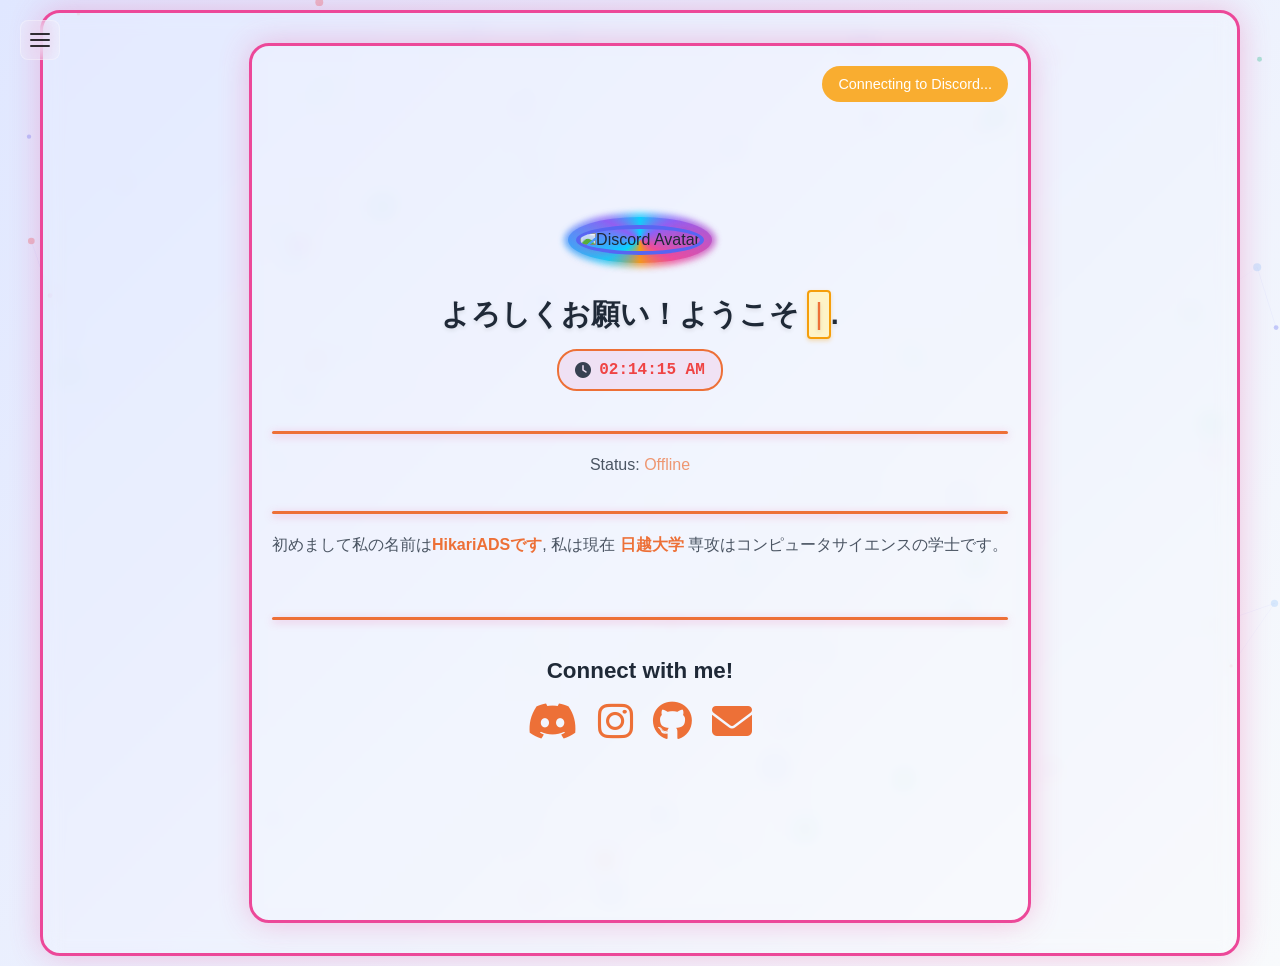
==== index.html @ 8cd3179e "Update index.html" ====
<!DOCTYPE html>
<html lang="en">
<head>
    <meta charset="UTF-8">
    <meta name="viewport" content="width=device-width, initial-scale=1.0">
    <title>HikariADS profile</title>
    <meta name="description" content="いらっしゃいませ！わたしは光中村です。こちらは私の個人ウェブサイトです。">
    <meta name="author" content="HikariADS">
    
    <!-- Favicon -->
    <link rel="icon" href="/assets/favicon.ico">
    
    <!-- Link đến file CSS riêng -->
    <link rel="stylesheet" href="/assets/styles.css">
    
    <!-- Font Awesome for icons -->
    <link rel="stylesheet" href="https://cdnjs.cloudflare.com/ajax/libs/font-awesome/6.4.0/css/all.min.css">
</head>
<body>
    <!--video-->
    
     <video autoplay muted loop playsinline id="bg-video">
        <source src="./assets/Background.mp4" type="video/mp4">
    </video>

    <div class="container">
    <div class="container">
        <!-- Header Section -->
        <div class="header">
            <div class="profile-avatar">
                <div class="discord-avatar-container">
                    <img class="discord-avatar" id="userAvatar" src="https://cdn.discordapp.com/embed/avatars/0.png" alt="Discord Avatar">
                    <div class="status-indicator" id="statusIndicator"></div>
                </div>
            </div>
            <h1>よろしくお願い！ようこそ  <span id="dynamicText" class="dynamic-text">HikariADS　Website</span>.</h1>
            <div class="local-time">
                <i class="fas fa-clock"></i>
                <span id="currentTime" class="time-display">00:00:00 AM</span>
            </div>
        </div>

        <!-- Divider -->
        <hr class="divider">

        <!-- Status Section -->
        <div class="status-section">
            <p>Status: <span class="status-text">Offline</span></p>
        </div>

        <!-- Divider -->
        <hr class="divider">

        <!-- Introduction -->
        <div class="introduction">
            <p>初めまして私の名前は<span class="highlight">HikariADSです</span>, 私は現在 <span class="highlight">日越大学</span> 専攻はコンピュータサイエンスの学士です。</p>
        </div>

        <!-- Divider -->
        <hr class="divider">

        <!-- Connect Section -->
        <div class="connect-section">
            <h2>Connect with me!</h2>
            <div class="social-links">
                <a href="https://discord.gg/mt5svBEc" class="social-link discord" target="_blank">
                    <i class="fab fa-discord"></i>
                </a>
                <a href="https://www.instagram.com/bebiumc" class="social-link instagram" target="_blank">
                    <i class="fab fa-instagram"></i>
                </a>
                <a href="https://github.com/HikariADS" class="social-link github" target="_blank">
                    <i class="fab fa-github"></i>
                </a>
                <a href="mailto:hikariou2134@gmail.com" class="social-link email" target="_blank">
                    <i class="fas fa-envelope"></i>
                </a>
            </div>
        </div>


        <!-- Connection Status (hidden by default) -->
        <div class="connection-status" id="connectionStatus" style="display: none;">
            Connecting to Discord...
        </div>
    </div>

    <!-- Scripts -->
    <script src="/assets/animated-background.js"></script>
    <script src="/assets/discord-presence.js"></script>
    <script src="/assets/main.js"></script>
</body>
</html>
---- assets/styles.css ----
* {
    margin: 0;
    padding: 0;
    box-sizing: border-box;
}

body {
    font-family: 'Segoe UI', Tahoma, Geneva, Verdana, sans-serif;
    background: linear-gradient(135deg, #e0e7ff 0%, #f8fafc 100%);
    min-height: 100vh;
    color: #1f2937;
    line-height: 1.4;
    position: relative;
    overflow-x: hidden;
    overflow-y: hidden;
}

/* Animated background canvas */
#bg-canvas {
    position: fixed !important;
    top: 0 !important;
    left: 0 !important;
    width: 100% !important;
    height: 100% !important;
    z-index: -1 !important;
    pointer-events: none !important;
}

.container {
    max-width: 1200px;
    margin: 10px auto;
    padding: 20px 20px;
    text-align: center;
    border: 3px solid #ec4899;
    border-radius: 20px;
    background: rgba(255, 255, 255, 0.1);
    backdrop-filter: blur(10px);
    box-shadow: 0 0 30px rgba(236, 72, 153, 0.3);
    position: relative;
    min-height: calc(100vh - 20px);
    display: flex;
    flex-direction: column;
    justify-content: center;
    overflow-y: auto;
}

/* Header Styles */
.header {
    margin-bottom: 15px;
    display: flex;
    flex-direction: column;
    align-items: center;
}

.profile-avatar {
    margin-bottom: 15px;
}

.profile-avatar .discord-avatar-container {
    position: relative;
    display: inline-block;
}

.profile-avatar .discord-avatar {
    width: 120px;
    height: 120px;
    border-radius: 50%;
    object-fit: cover;
    transition: transform 0.3s ease;
    position: relative;
    z-index: 2;
}

.profile-avatar .discord-avatar-container::before {
    content: '';
    position: absolute;
    top: -12px;
    left: -12px;
    right: -12px;
    bottom: -12px;
    border-radius: 50%;
    background: conic-gradient(from 0deg, 
        #00d4ff 0deg, 
        #8b5cf6 60deg, 
        #ec4899 120deg, 
        #f59e0b 180deg, 
        #00d4ff 240deg, 
        #8b5cf6 300deg, 
        #00d4ff 360deg);
    animation: discordFrameRotate 4s linear infinite;
    z-index: 1;
    filter: blur(3px);
    opacity: 0.8;
}

.profile-avatar .discord-avatar-container::after {
    content: '';
    position: absolute;
    top: -8px;
    left: -8px;
    right: -8px;
    bottom: -8px;
    border-radius: 50%;
    background: conic-gradient(from 0deg, 
        #00d4ff 0deg, 
        #8b5cf6 60deg, 
        #ec4899 120deg, 
        #f59e0b 180deg, 
        #00d4ff 240deg, 
        #8b5cf6 300deg, 
        #00d4ff 360deg);
    animation: discordFrameRotate 4s linear infinite;
    z-index: 1;
    opacity: 0.9;
}

@keyframes discordFrameRotate {
    0% { transform: rotate(0deg); }
    100% { transform: rotate(360deg); }
}

.profile-avatar .discord-avatar:hover {
    transform: scale(1.05);
}

.profile-avatar .discord-avatar-container:hover::before,
.profile-avatar .discord-avatar-container:hover::after {
    animation-duration: 1s;
}

/* Discord Frame Support */
.profile-avatar .discord-avatar.has-discord-frame {
    /* Remove custom frame when Discord frame is present */
    border: none;
}

.profile-avatar .discord-avatar.has-discord-frame + .discord-avatar-container::before,
.profile-avatar .discord-avatar.has-discord-frame + .discord-avatar-container::after {
    display: none;
}

/* Matrix Theme Overrides */
body.matrix-theme .container {
    border-color: #00ff41;
    box-shadow: 0 0 30px rgba(0, 255, 65, 0.3);
}

body.matrix-theme .profile-avatar .discord-avatar-container::before,
body.matrix-theme .profile-avatar .discord-avatar-container::after {
    background: conic-gradient(from 0deg, 
        #00ff41 0deg, 
        #00cc33 60deg, 
        #00ff41 120deg, 
        #00cc33 180deg, 
        #00ff41 240deg, 
        #00cc33 300deg, 
        #00ff41 360deg);
}

body.matrix-theme .dynamic-text {
    color: #00ff41;
    background-color: #001a0a;
    border-color: #00ff41;
}

body.matrix-theme .local-time {
    border-color: #00ff41;
    background: rgba(0, 255, 65, 0.1);
}

body.matrix-theme .divider {
    background: #00ff41;
    box-shadow: 0 2px 8px rgba(0, 255, 65, 0.4);
}

body.matrix-theme .divider.thick {
    background: linear-gradient(90deg, transparent, #00ff41, #00cc33, #00ff41, transparent);
    box-shadow: 0 3px 12px rgba(0, 255, 65, 0.4);
}

body.matrix-theme .highlight {
    color: #00ff41;
}

body.matrix-theme .status-text {
    color: #00ff41;
}

body.matrix-theme .social-link {
    color: #00ff41;
}

body.matrix-theme .social-link:hover {
    color: #ffffff;
}

body.matrix-theme .social-link.discord:hover {
    color: #00ff41;
}

body.matrix-theme .social-link.instagram:hover {
    color: #00ff41;
}

body.matrix-theme .social-link.github:hover {
    color: #00ff41;
}

body.matrix-theme .social-link.email:hover {
    color: #00ff41;
}

.profile-avatar .status-indicator {
    position: absolute;
    bottom: 8px;
    right: 8px;
    width: 24px;
    height: 24px;
    border-radius: 50%;
    background: #747f8d;
    border: 4px solid white;
    box-shadow: 0 2px 8px rgba(0, 0, 0, 0.2);
}

.header h1 {
    font-size: 1.8rem;
    font-weight: 700;
    color: #1f2937;
    margin-bottom: 10px;
    text-shadow: 0 2px 4px rgba(0,0,0,0.1);
    text-align: center;
}

.local-time {
    font-size: 1rem;
    color: #374151;
    margin-bottom: 5px;
    font-weight: bold;
    display: flex;
    align-items: center;
    gap: 8px;
    background: rgba(236, 72, 153, 0.1);
    padding: 8px 16px;
    border-radius: 20px;
    border: 2px solid #ed7037;
}

.time-display {
    color: #ef4444;
    font-weight: 600;
    font-family: 'Courier New', monospace;
}

/* Introduction */
.introduction {
    margin-bottom: 40px;
    font-size: 1rem;
    color: #4b5563;
    text-align: center;
}

.highlight {
    color: #ed7037;
    font-weight: 600;
}

/* Status Section */
.status-section {
    margin-bottom: 15px;
    text-align: center;
    display: flex;
    flex-direction: column;
    align-items: center;
}

.discord-avatar-container {
    position: relative;
    margin-bottom: 15px;
}

.discord-avatar {
    width: 80px;
    height: 80px;
    border-radius: 50%;
    border: 3px solid #ed7037;
    object-fit: cover;
    box-shadow: 0 4px 15px rgba(236, 72, 153, 0.3);
}

.status-indicator {
    position: absolute;
    bottom: 5px;
    right: 5px;
    width: 20px;
    height: 20px;
    border-radius: 50%;
    background: #747f8d;
    border: 3px solid white;
    box-shadow: 0 2px 8px rgba(0, 0, 0, 0.2);
}

.status-section p {
    font-size: 1rem;
    color: #4b5563;
    margin: 0;
}

.status-text {
    color: #ed7037;
    font-weight: 500;
    opacity: 0.7;
}

/* Discord Card Styles */
.discord-card {
    background: rgba(54, 57, 63, 0.95);
    border-radius: 16px;
    padding: 20px;
    margin: 15px auto;
    max-width: 400px;
    box-shadow: 0 10px 30px rgba(0, 0, 0, 0.2);
    backdrop-filter: blur(10px);
    border: 1px solid rgba(255, 255, 255, 0.1);
    transition: all 0.3s ease;
}

.discord-card:hover {
    transform: translateY(-5px);
    box-shadow: 0 15px 40px rgba(0, 0, 0, 0.3);
}

.discord-avatar-container {
    position: relative;
    display: inline-block;
    margin-bottom: 20px;
}

.discord-avatar {
    width: 120px;
    height: 120px;
    border-radius: 50%;
    object-fit: cover;
    border: 4px solid #5865f2;
    transition: transform 0.3s ease;
}

.discord-avatar:hover {
    transform: scale(1.05);
}

.status-indicator {
    position: absolute;
    bottom: 8px;
    right: 8px;
    width: 24px;
    height: 24px;
    border-radius: 50%;
    border: 3px solid rgba(54, 57, 63, 0.95);
    background-color: #747f8d;
    transition: background-color 0.3s ease;
}

.status-indicator.online { background-color: #43b581; }
.status-indicator.idle { background-color: #faa61a; }
.status-indicator.dnd { background-color: #f04747; }
.status-indicator.offline { background-color: #747f8d; }

.discord-info {
    color: #dcddde;
    margin-bottom: 20px;
}

.discord-username,
.discord-status {
    font-size: 1.1rem;
    margin-bottom: 8px;
}

.discord-username span:first-child,
.discord-status span:first-child {
    color: #b9bbbe;
}

.discord-username span:last-child {
    color: #ffffff;
    font-weight: 500;
}

.discord-status span:last-child {
    text-transform: capitalize;
    font-weight: 500;
}

.discord-status .online { color: #43b581; }
.discord-status .idle { color: #faa61a; }
.discord-status .dnd { color: #f04747; }
.discord-status .offline { color: #747f8d; }

/* Discord Activities */
.discord-activities {
    margin-top: 20px;
}

.activity {
    background: rgba(47, 49, 54, 0.8);
    border-radius: 8px;
    padding: 12px;
    margin-bottom: 8px;
    border-left: 3px solid #5865f2;
    color: #dcddde;
}

.activity:last-child {
    margin-bottom: 0;
}

.activity-name {
    font-weight: 600;
    color: #ffffff;
    margin-bottom: 4px;
    font-size: 0.95rem;
}

.activity-details {
    color: #b9bbbe;
    font-size: 0.85rem;
    margin-bottom: 2px;
}

.activity-state {
    color: #72767d;
    font-size: 0.8rem;
}

.spotify {
    background: linear-gradient(135deg, #1db954, #1ed760);
    border-left: 3px solid #1db954;
}

.spotify .activity-name,
.spotify .activity-details,
.spotify .activity-state {
    color: white;
}

/* Connect Section */
.connect-section {
    margin-top: 15px;
}

.connect-section h2 {
    font-size: 1.4rem;
    color: #1f2937;
    margin-bottom: 15px;
    font-weight: 600;
}

.social-links {
    display: flex;
    justify-content: center;
    gap: 20px;
}

.social-link {
    display: flex;
    align-items: center;
    justify-content: center;
    font-size: 2.5rem;
    color: #ed7037;
    text-decoration: none;
    transition: color 0.3s ease;
}

.social-link:hover {
    color: #ffffff;
}

.social-link.discord:hover {
    color: #5865f2;
}

.social-link.instagram:hover {
    color: #e4405f;
}

.social-link.github:hover {
    color: #24292e;
}

.social-link.email:hover {
    color: #ea4335;
}

/* Skills & Technologies Section */
.skills-section {
    margin-top: 15px;
    margin-bottom: 15px;
}

.skills-section h2 {
    font-size: 1.4rem;
    color: #ec4899;
    margin-bottom: 15px;
    font-weight: 700;
    text-align: center;
}

.skills-grid {
    display: grid;
    grid-template-columns: repeat(3, 1fr);
    gap: 10px;
    max-width: 1000px;
    margin: 0 auto;
}

.skill-card {
    background: rgba(255, 255, 255, 0.15);
    border-radius: 16px;
    padding: 15px;
    text-align: center;
    backdrop-filter: blur(15px);
    border: 2px solid rgba(0, 0, 0, 0.3);
    transition: all 0.3s ease;
    position: relative;
    overflow: hidden;
}

.skill-card::before {
    content: '';
    position: absolute;
    top: 0;
    left: 0;
    right: 0;
    bottom: 0;
    background: linear-gradient(135deg, rgba(255, 255, 255, 0.1) 0%, rgba(147, 197, 253, 0.1) 100%);
    z-index: -1;
}

.skill-card:hover {
    transform: translateY(-8px);
    box-shadow: 0 20px 40px rgba(0, 0, 0, 0.2);
    border-color: rgba(0, 0, 0, 0.5);
    background: rgba(255, 255, 255, 0.25);
}

.skill-card h3 {
    font-size: 1.2rem;
    color: #1f2937;
    margin-bottom: 15px;
    font-weight: 600;
}

.skill-card p {
    color: #374151;
    font-size: 1rem;
    line-height: 1.6;
    font-weight: 500;
}

/* Connection Status */
.connection-status {
    position: fixed;
    top: 20px;
    right: 20px;
    padding: 8px 16px;
    border-radius: 20px;
    font-size: 0.9rem;
    font-weight: 500;
    z-index: 1000;
    transition: all 0.3s ease;
}

.connection-status.connected {
    background: rgba(67, 181, 129, 0.9);
    color: white;
}

.connection-status.connecting {
    background: rgba(250, 166, 26, 0.9);
    color: white;
}

.connection-status.disconnected {
    background: rgba(240, 71, 71, 0.9);
    color: white;
}

.spotify {
    background: linear-gradient(135deg, #1db954, #1ed760);
    color: white;
    border-left: none;
}

.spotify .activity-name,
.spotify .activity-details,
.spotify .activity-state {
    color: white;
}

/* Responsive Design */
@media (max-width: 768px) {
    .container {
        padding: 20px 15px;
        margin: 10px;
        border-width: 2px;
    }
    
    .header h1 {
        font-size: 2rem;
    }
    
    .local-time {
        font-size: 1rem;
    }
    
    .discord-card {
        padding: 20px;
        margin: 30px auto;
    }
    
    .discord-avatar {
        width: 100px;
        height: 100px;
    }
    
    .social-links {
        gap: 15px;
    }
    
    .social-link {
        font-size: 2rem;
    }
    
    .connection-status {
        position: static;
        margin: 20px auto;
        display: inline-block;
    }
    
    /* Skills section responsive */
    .skills-grid {
        grid-template-columns: 1fr;
        gap: 15px;
    }
    
    .skill-card {
        padding: 20px;
    }
    
    .skills-section h2 {
        font-size: 1.5rem;
    }
}

@media (max-width: 900px) {
    .skills-grid {
        grid-template-columns: repeat(2, 1fr);
        gap: 15px;
    }
}

@media (max-width: 600px) {
    .skills-grid {
        grid-template-columns: 1fr;
        gap: 15px;
    }
}

@media (max-width: 480px) {
    .container {
        margin: 5px;
        border-width: 2px;
        border-radius: 15px;
    }
    
    .header h1 {
        font-size: 1.5rem;
    }
    
    .introduction {
        font-size: 1rem;
    }
    
    .discord-card {
        padding: 15px;
    }
    
    .discord-avatar {
        width: 80px;
        height: 80px;
    }
    
    .status-indicator {
        width: 20px;
        height: 20px;
        bottom: 6px;
        right: 6px;
    }
}

/* Loading Animation */
@keyframes pulse {
    0% { opacity: 1; }
    50% { opacity: 0.5; }
    100% { opacity: 1; }
}

.loading {
    animation: pulse 2s infinite;
}

/* Smooth transitions for all interactive elements */
.avatar,
.discord-presence,
.activity {
    transition: all 0.3s cubic-bezier(0.4, 0, 0.2, 1);
}

/* Custom scrollbar for activities */
.activities::-webkit-scrollbar {
    width: 6px;
}

.activities::-webkit-scrollbar-track {
    background: rgba(0, 0, 0, 0.1);
    border-radius: 3px;
}

.activities::-webkit-scrollbar-thumb {
    background: rgba(88, 101, 242, 0.3);
    border-radius: 3px;
}

.activities::-webkit-scrollbar-thumb:hover {
    background: rgba(88, 101, 242, 0.5);
}

/* Dynamic Text Animation - Typewriter Effect */
.dynamic-text {
    display: inline-block;
    color: #ed7037;
    font-weight: 600;
    background-color: #fef3c7;
    padding: 2px 6px;
    border-radius: 4px;
    border: 2px solid #f59e0b;
    box-shadow: 0 2px 4px rgba(245, 158, 11, 0.3);
    position: relative;
    min-width: 20px;
}

/* Typewriter cursor effect */
.dynamic-text::after {
    content: '|';
    color: #ed7037;
    animation: blink 1s infinite;
    font-weight: normal;
}

@keyframes blink {
    0%, 50% { opacity: 1; }
    51%, 100% { opacity: 0; }
}

/* Hide cursor when not typing */
.dynamic-text.typing::after {
    animation: none;
    opacity: 1;
}

/* Horizontal Divider Lines */
.divider {
    width: 100%;
    height: 3px;
    background: #ed7037;
    margin: 20px 0;
    border: none;
    border-radius: 2px;
    box-shadow: 0 2px 8px rgba(236, 72, 153, 0.4);
}

.divider.thick {
    height: 3px;
    background: linear-gradient(90deg, transparent, #ed7037, #ed7037, #ed7037, transparent);
    box-shadow: 0 3px 12px rgba(236, 72, 153, 0.4);
    margin: 20px 0;
}
/* 🎥 Background Video */
#bg-video {
    position: fixed;
    top: 0;
    left: 0;
    width: 100%;
    height: 100%;
    object-fit: cover;      /* Giúp video đầy màn hình mà không méo */
    z-index: -2;            /* Nằm dưới canvas và nội dung */
    filter: brightness(1);/* Làm tối video để text dễ đọc hơn */
    pointer-events: none;   /* Không cản click chuột */
}
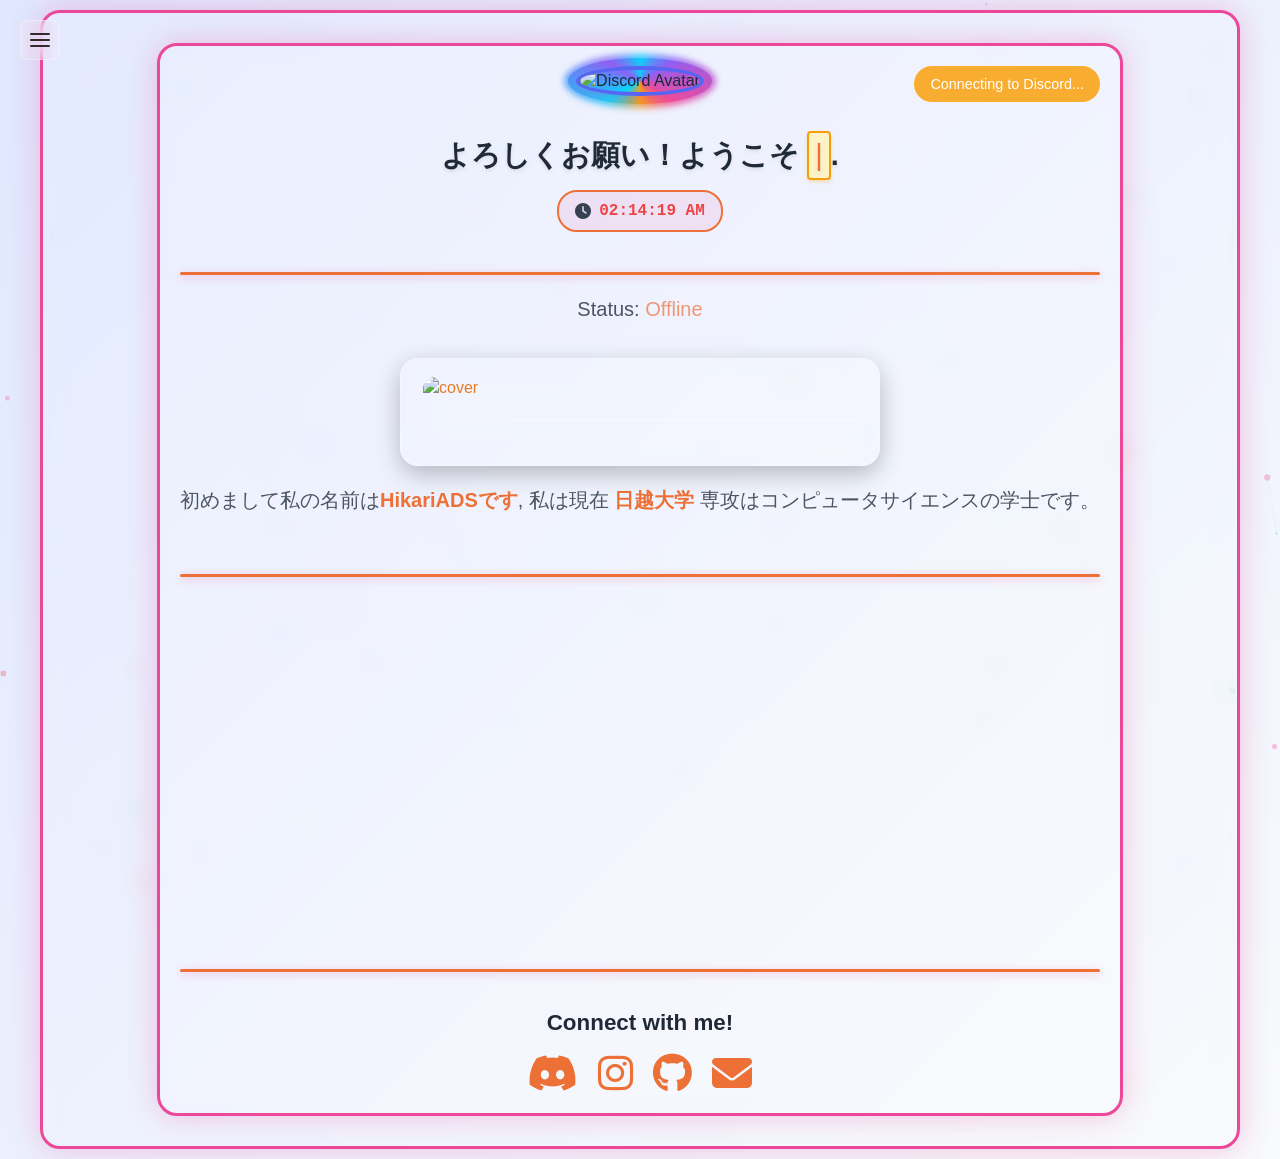
==== commit dd8deb9d: "big nig" ====
--- a/index.html
+++ b/index.html
@@ -47,15 +47,25 @@
         <div class="status-section">
             <p>Status: <span class="status-text">Offline</span></p>
         </div>
+        <div id="activity-card" class="spotify-card">
+  <img id="cover" src="" alt="cover" />
+  <div class="info">
+        <div class="header" id="platform"></div>
+        <div class="title" id="title"></div>
+        <div class="artist" id="artist"></div>
+        <div class="progress-bar"><div class="progress" id="progress"></div></div>
+    </div>
+    </div>
 
-        <!-- Divider -->
-        <hr class="divider">
-
-        <!-- Introduction -->
         <div class="introduction">
             <p>初めまして私の名前は<span class="highlight">HikariADSです</span>, 私は現在 <span class="highlight">日越大学</span> 専攻はコンピュータサイエンスの学士です。</p>
         </div>
 
+        <!-- Divider -->
+        <hr class="divider">
+        <iframe data-testid="embed-iframe" style="border-radius:12px" src="https://open.spotify.com/embed/playlist/05oaZIga1wM8aPyxOyVoQe?utm_source=generator" width="100%" height="352" frameBorder="0" allowfullscreen="" allow="autoplay; clipboard-write; encrypted-media; fullscreen; picture-in-picture" loading="lazy"></iframe>
+        <!-- Introduction -->
+      
         <!-- Divider -->
         <hr class="divider">
 
--- a/assets/styles.css
+++ b/assets/styles.css
@@ -14,7 +14,9 @@
     overflow-x: hidden;
     overflow-y: hidden;
 }
-
+p{
+    font-size: 20px;
+}
 /* Animated background canvas */
 #bg-canvas {
     position: fixed !important;
@@ -261,6 +263,7 @@
 
 .highlight {
     color: #ed7037;
+    font-size: 20px;
     font-weight: 600;
 }
 
@@ -300,12 +303,13 @@
 }
 
 .status-section p {
-    font-size: 1rem;
+    font-size: 20px;    
     color: #4b5563;
     margin: 0;
 }
 
 .status-text {
+    font-size: 20px;
     color: #ed7037;
     font-weight: 500;
     opacity: 0.7;
@@ -797,3 +801,128 @@
     filter: brightness(1);/* Làm tối video để text dễ đọc hơn */
     pointer-events: none;   /* Không cản click chuột */
 }
+/* Responsive Design for Playlists */
+@media (max-width: 768px) {
+    .playlists-grid {
+        grid-template-columns: 1fr;
+        gap: var(--space-lg);
+    }
+    
+    .section-title {
+        font-size: 1.5rem;
+    }
+}
+#bg-canvas,
+#bg-video {
+  position: fixed;
+  top: 0;
+  left: 0;
+  width: 100%;
+  height: 100%;
+  object-fit: cover;
+  z-index: -1; /* vẫn ở nền dưới */
+  pointer-events: none; /* không chặn cuộn hay click */
+}
+
+body {
+  overflow-y: auto;   /* cho phép cuộn */
+  height: auto;
+  min-height: 100vh;
+}
+/* ========== Activity Card (Spotify / Discord / VSCode) ========== */
+.spotify-card {
+  display: flex;
+  align-items: center;
+  justify-content: flex-start;
+  gap: 14px;
+
+  /* vị trí canh giữa */
+  margin: 20px auto;
+  width: 480px;
+  max-width: 90%;
+
+  /* hiệu ứng glassmorphism trong suốt */
+  background: rgba(255, 255, 255, 0.08);
+  backdrop-filter: blur(20px) saturate(150%);
+  -webkit-backdrop-filter: blur(20px) saturate(150%);
+
+  /* style khung */
+  border-radius: 18px;
+  border: 1px solid rgba(255, 255, 255, 0.25);
+  box-shadow: 0 8px 24px rgba(0, 0, 0, 0.25);
+
+  /* chữ */
+  color: #ea7a24;
+  font-family: "Segoe UI", "Noto Sans JP", sans-serif;
+  padding: 18px 22px;
+  text-align: left;
+  transition: all 0.3s ease-in-out;
+}
+
+.spotify-card:hover {
+  transform: translateY(-2px);
+  box-shadow: 0 10px 30px rgba(255, 105, 180, 0.25);
+}
+
+.spotify-card img {
+  width: 70px;
+  height: 70px;
+  border-radius: 12px;
+  object-fit: cover;
+}
+
+.spotify-card .info {
+  flex: 1;
+}
+
+.spotify-card .header {
+    font-size: 18px;            /* to hơn */
+  font-weight: 700;
+  letter-spacing: 0.5px;
+  background: linear-gradient(90deg, #ff4b91, #ffb347, #00ffff, #ff4b91);
+  -webkit-background-clip: text;
+  -webkit-text-fill-color: transparent;
+  background-size: 400%;
+  animation: rgbText 6s linear infinite;
+}
+
+.spotify-card .title {
+ font-size: 18px; /* to hơn */
+  font-weight: 800;
+  background: linear-gradient(90deg, #ff4b91, #ffb347, #00ffff, #ff4b91);
+  -webkit-background-clip: text;
+  -webkit-text-fill-color: transparent;
+  background-size: 400%;
+  animation: rgbText 5s linear infinite;
+}
+
+.spotify-card .artist {
+font-size: 13px; /* to hơn */
+  font-weight: 800;
+  background: linear-gradient(90deg, #ff4b91, #ffb347, #00ffff, #ff4b91);
+  -webkit-background-clip: text;
+  -webkit-text-fill-color: transparent;
+  background-size: 400%;
+  animation: rgbText 5s linear infinite;
+}
+
+.progress-bar {
+  height: 3px;
+  background: rgba(255, 255, 255, 0.2);
+  border-radius: 4px;
+  margin-top: 8px;
+  overflow: hidden;
+}
+
+.progress {
+  height: 100%;
+  background: linear-gradient(90deg, #ff4b91, #ffb6c1);
+  width: 0%;
+  transition: width 0.4s linear;
+}
+@keyframes rgbText {
+  0% { background-position: 0% 50%; }
+  50% { background-position: 100% 50%; }
+  100% { background-position: 0% 50%; }
+}
+
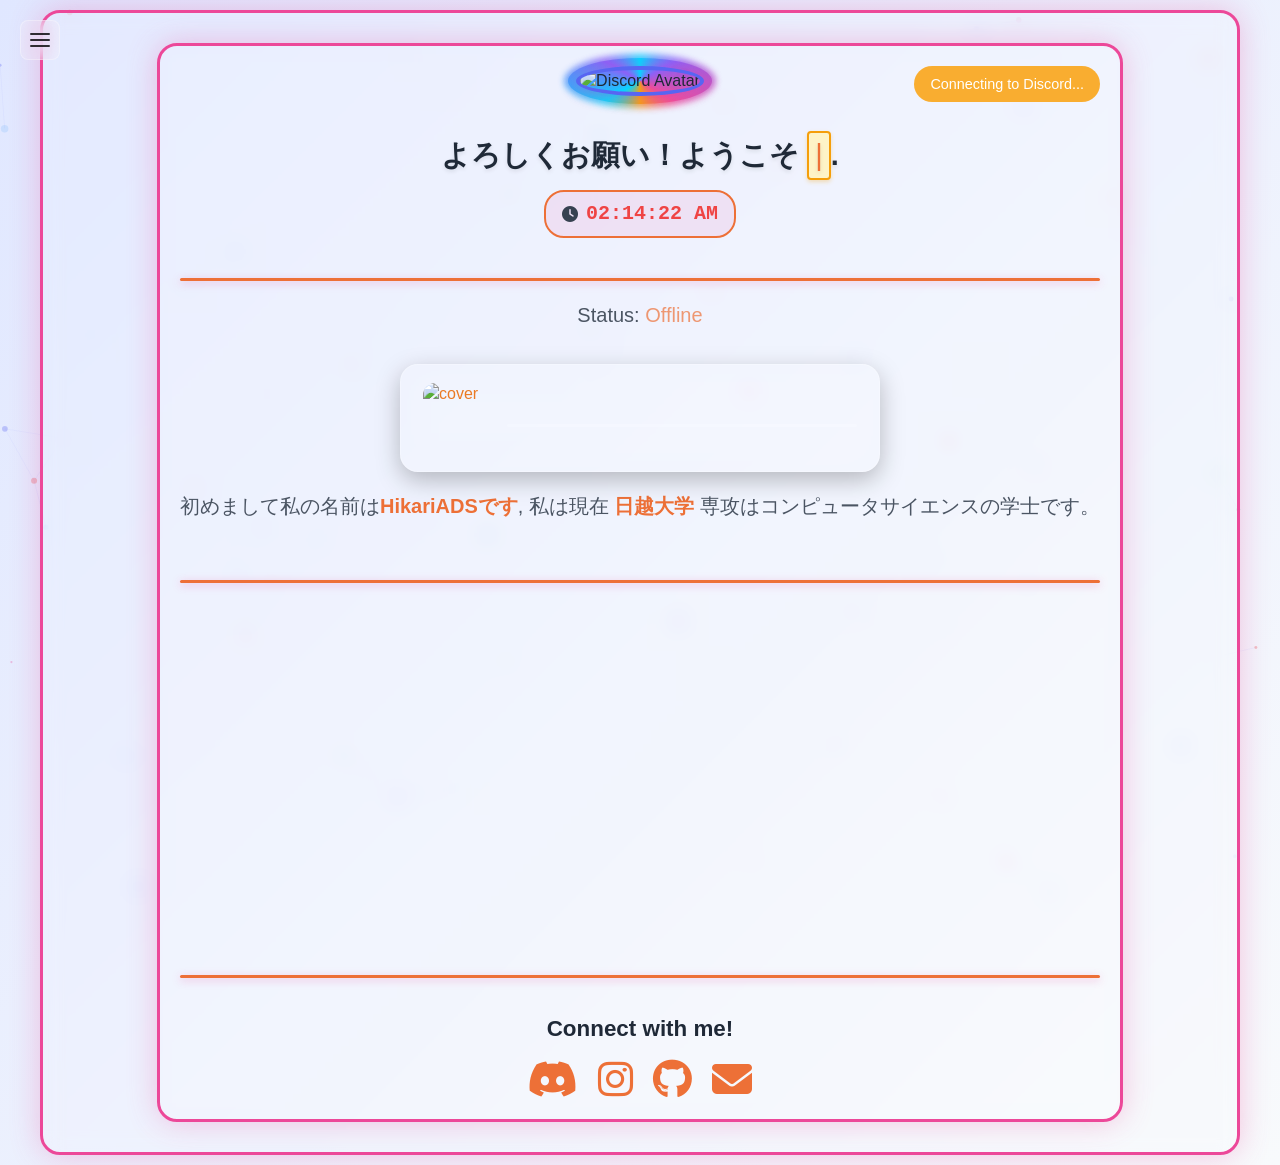
==== commit bde45edd: "change to1 sec refresh" ====
--- a/index.html
+++ b/index.html
@@ -39,7 +39,7 @@
                 <span id="currentTime" class="time-display">00:00:00 AM</span>
             </div>
         </div>
-
+        
         <!-- Divider -->
         <hr class="divider">
 
--- a/assets/styles.css
+++ b/assets/styles.css
@@ -248,6 +248,7 @@
 }
 
 .time-display {
+    font-size: 20px;
     color: #ef4444;
     font-weight: 600;
     font-family: 'Courier New', monospace;
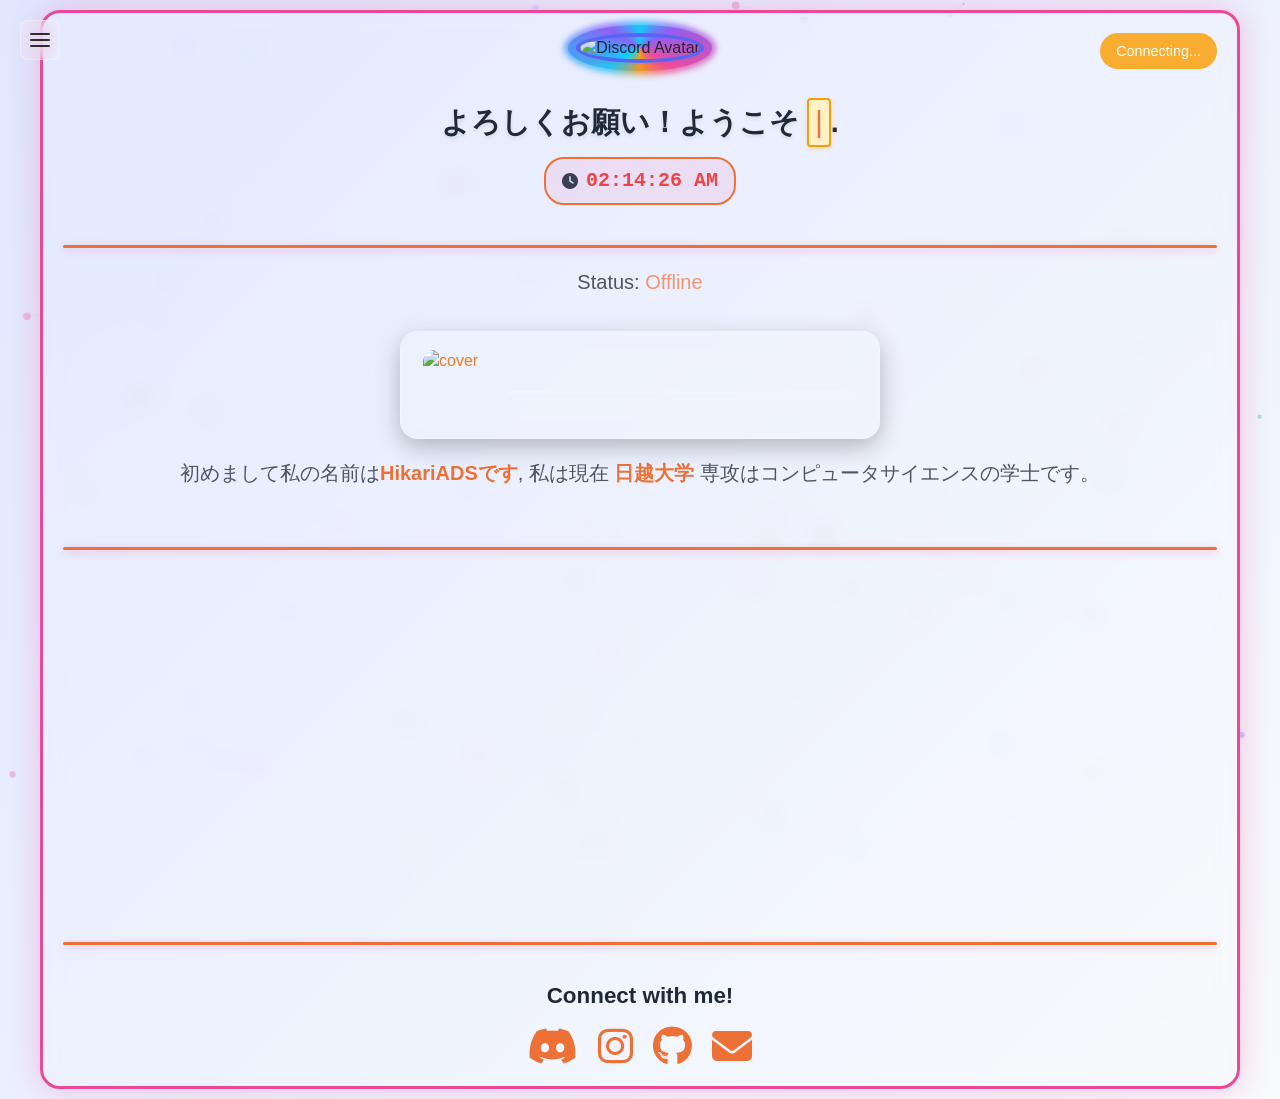
==== commit b8562731: "scroll lyrics" ====
--- a/index.html
+++ b/index.html
@@ -7,25 +7,18 @@
     <meta name="description" content="いらっしゃいませ！わたしは光中村です。こちらは私の個人ウェブサイトです。">
     <meta name="author" content="HikariADS">
     
-    <!-- Favicon -->
     <link rel="icon" href="/assets/favicon.ico">
     
-    <!-- Link đến file CSS riêng -->
     <link rel="stylesheet" href="/assets/styles.css">
     
-    <!-- Font Awesome for icons -->
     <link rel="stylesheet" href="https://cdnjs.cloudflare.com/ajax/libs/font-awesome/6.4.0/css/all.min.css">
 </head>
 <body>
-    <!--video-->
-    
-     <video autoplay muted loop playsinline id="bg-video">
+    <video autoplay muted loop playsinline id="bg-video">
         <source src="./assets/Background.mp4" type="video/mp4">
     </video>
 
     <div class="container">
-    <div class="container">
-        <!-- Header Section -->
         <div class="header">
             <div class="profile-avatar">
                 <div class="discord-avatar-container">
@@ -40,36 +33,37 @@
             </div>
         </div>
         
-        <!-- Divider -->
         <hr class="divider">
 
-        <!-- Status Section -->
         <div class="status-section">
             <p>Status: <span class="status-text">Offline</span></p>
         </div>
+
         <div id="activity-card" class="spotify-card">
-  <img id="cover" src="" alt="cover" />
-  <div class="info">
-        <div class="header" id="platform"></div>
-        <div class="title" id="title"></div>
-        <div class="artist" id="artist"></div>
-        <div class="progress-bar"><div class="progress" id="progress"></div></div>
-    </div>
-    </div>
+            <img id="cover" src="" alt="cover" />
+            <div class="info">
+                <div class="header" id="platform"></div>
+                <div class="title" id="title"></div>
+                <div class="artist" id="artist"></div>
+                <div class="progress-bar"><div class="progress" id="progress"></div></div>
+            </div>
+        </div>
+
+        <div id="lyrics-container" class="lyrics-box" style="display: none;">
+            <h3 class="lyrics-title">Lyrics</h3>
+            <p id="lyrics-content">Waiting for music...</p>
+        </div>
 
         <div class="introduction">
             <p>初めまして私の名前は<span class="highlight">HikariADSです</span>, 私は現在 <span class="highlight">日越大学</span> 専攻はコンピュータサイエンスの学士です。</p>
         </div>
 
-        <!-- Divider -->
         <hr class="divider">
+        
         <iframe data-testid="embed-iframe" style="border-radius:12px" src="https://open.spotify.com/embed/playlist/05oaZIga1wM8aPyxOyVoQe?utm_source=generator" width="100%" height="352" frameBorder="0" allowfullscreen="" allow="autoplay; clipboard-write; encrypted-media; fullscreen; picture-in-picture" loading="lazy"></iframe>
-        <!-- Introduction -->
       
-        <!-- Divider -->
         <hr class="divider">
 
-        <!-- Connect Section -->
         <div class="connect-section">
             <h2>Connect with me!</h2>
             <div class="social-links">
@@ -88,16 +82,13 @@
             </div>
         </div>
 
-
-        <!-- Connection Status (hidden by default) -->
         <div class="connection-status" id="connectionStatus" style="display: none;">
             Connecting to Discord...
         </div>
     </div>
 
-    <!-- Scripts -->
     <script src="/assets/animated-background.js"></script>
     <script src="/assets/discord-presence.js"></script>
     <script src="/assets/main.js"></script>
 </body>
-</html>
+</html>
--- a/assets/styles.css
+++ b/assets/styles.css
@@ -926,4 +926,61 @@
   50% { background-position: 100% 50%; }
   100% { background-position: 0% 50%; }
 }
-
+/* Lyrics Box Styling */
+.lyrics-box {
+    background: rgba(255, 255, 255, 0.05);
+    backdrop-filter: blur(20px);
+    border-radius: 18px;
+    border: 1px solid rgba(255, 255, 255, 0.1);
+    padding: 20px;
+    margin: 15px auto;
+    width: 480px;
+    max-width: 90%;
+    text-align: center;
+    color: #e0e7ff;
+    height: 300px; /* Cố định chiều cao */
+    display: flex;
+    flex-direction: column;
+}
+
+.lyrics-title {
+    font-size: 14px;
+    color: #ed7037;
+    margin-bottom: 15px;
+    text-transform: uppercase;
+    letter-spacing: 2px;
+    font-weight: 700;
+    flex-shrink: 0;
+}
+
+/* Container chứa các dòng lyrics */
+#lyrics-content {
+    flex-grow: 1;
+    overflow-y: auto;
+    padding: 0 10px;
+    mask-image: linear-gradient(transparent 0%, black 20%, black 80%, transparent 100%);
+    -webkit-mask-image: linear-gradient(transparent 0%, black 20%, black 80%, transparent 100%);
+}
+
+/* Ẩn thanh cuộn nhưng vẫn cho phép cuộn */
+#lyrics-content::-webkit-scrollbar {
+    display: none;
+}
+
+/* Một dòng lyric */
+.lyric-line {
+    font-size: 16px;
+    margin: 12px 0;
+    color: rgba(244, 61, 61, 0.822); /* Mờ đi */
+    transition: all 0.3s ease;
+    cursor: default;
+    font-weight: 500;
+}
+
+/* Dòng đang hát */
+.lyric-line.active {
+    color: rgb(253, 0, 0); /* Sáng lên */
+    font-weight: 700;
+    transform: scale(1.05);
+    text-shadow: 0 0 10px rgba(255, 255, 255, 0.5);
+}
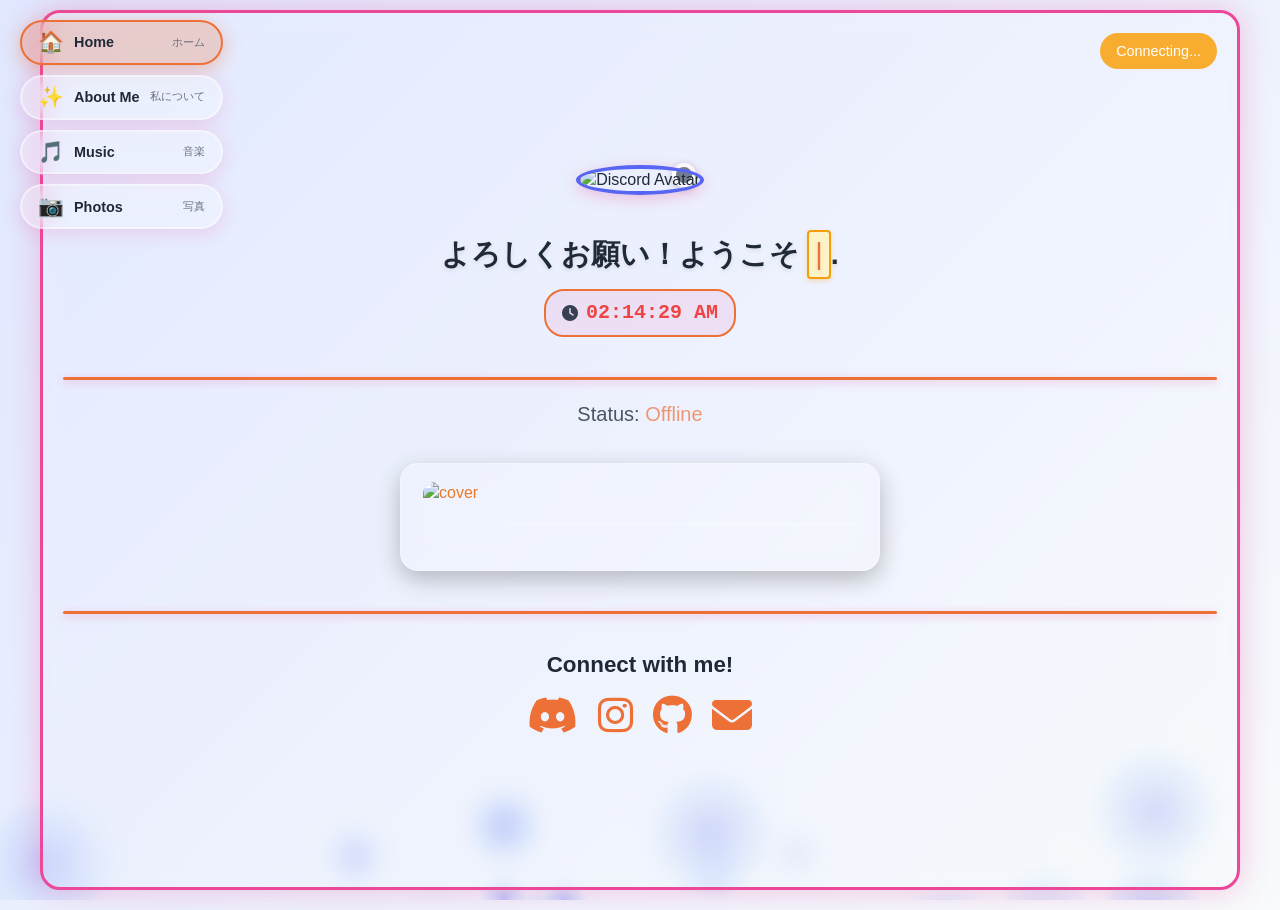
==== commit 4a3d2b43: "new update" ====
--- a/index.html
+++ b/index.html
@@ -14,6 +14,8 @@
     <link rel="stylesheet" href="https://cdnjs.cloudflare.com/ajax/libs/font-awesome/6.4.0/css/all.min.css">
 </head>
 <body>
+    <nav class="bubble-nav" id="bubbleNav" aria-label="Site navigation"></nav>
+
     <video autoplay muted loop playsinline id="bg-video">
         <source src="./assets/Background.mp4" type="video/mp4">
     </video>
@@ -54,14 +56,6 @@
             <p id="lyrics-content">Waiting for music...</p>
         </div>
 
-        <div class="introduction">
-            <p>初めまして私の名前は<span class="highlight">HikariADSです</span>, 私は現在 <span class="highlight">日越大学</span> 専攻はコンピュータサイエンスの学士です。</p>
-        </div>
-
-        <hr class="divider">
-        
-        <iframe data-testid="embed-iframe" style="border-radius:12px" src="https://open.spotify.com/embed/playlist/05oaZIga1wM8aPyxOyVoQe?utm_source=generator" width="100%" height="352" frameBorder="0" allowfullscreen="" allow="autoplay; clipboard-write; encrypted-media; fullscreen; picture-in-picture" loading="lazy"></iframe>
-      
         <hr class="divider">
 
         <div class="connect-section">
@@ -88,6 +82,7 @@
     </div>
 
     <script src="/assets/animated-background.js"></script>
+    <script src="/assets/nav.js"></script>
     <script src="/assets/discord-presence.js"></script>
     <script src="/assets/main.js"></script>
 </body>
--- a/assets/styles.css
+++ b/assets/styles.css
@@ -73,54 +73,6 @@
     z-index: 2;
 }
 
-.profile-avatar .discord-avatar-container::before {
-    content: '';
-    position: absolute;
-    top: -12px;
-    left: -12px;
-    right: -12px;
-    bottom: -12px;
-    border-radius: 50%;
-    background: conic-gradient(from 0deg, 
-        #00d4ff 0deg, 
-        #8b5cf6 60deg, 
-        #ec4899 120deg, 
-        #f59e0b 180deg, 
-        #00d4ff 240deg, 
-        #8b5cf6 300deg, 
-        #00d4ff 360deg);
-    animation: discordFrameRotate 4s linear infinite;
-    z-index: 1;
-    filter: blur(3px);
-    opacity: 0.8;
-}
-
-.profile-avatar .discord-avatar-container::after {
-    content: '';
-    position: absolute;
-    top: -8px;
-    left: -8px;
-    right: -8px;
-    bottom: -8px;
-    border-radius: 50%;
-    background: conic-gradient(from 0deg, 
-        #00d4ff 0deg, 
-        #8b5cf6 60deg, 
-        #ec4899 120deg, 
-        #f59e0b 180deg, 
-        #00d4ff 240deg, 
-        #8b5cf6 300deg, 
-        #00d4ff 360deg);
-    animation: discordFrameRotate 4s linear infinite;
-    z-index: 1;
-    opacity: 0.9;
-}
-
-@keyframes discordFrameRotate {
-    0% { transform: rotate(0deg); }
-    100% { transform: rotate(360deg); }
-}
-
 .profile-avatar .discord-avatar:hover {
     transform: scale(1.05);
 }
@@ -957,6 +909,7 @@
 #lyrics-content {
     flex-grow: 1;
     overflow-y: auto;
+    position: relative;
     padding: 0 10px;
     mask-image: linear-gradient(transparent 0%, black 20%, black 80%, transparent 100%);
     -webkit-mask-image: linear-gradient(transparent 0%, black 20%, black 80%, transparent 100%);
@@ -983,4 +936,260 @@
     font-weight: 700;
     transform: scale(1.05);
     text-shadow: 0 0 10px rgba(255, 255, 255, 0.5);
+}
+
+/* ========== Bubble Navigation ========== */
+.bubble-nav {
+    position: fixed;
+    top: 20px;
+    left: 20px;
+    z-index: 1000;
+    display: flex;
+    flex-direction: column;
+    gap: 10px;
+}
+
+.bubble-link {
+    display: flex;
+    align-items: center;
+    gap: 10px;
+    padding: 10px 16px;
+    border-radius: 999px;
+    text-decoration: none;
+    color: #1f2937;
+    background: rgba(255, 255, 255, 0.25);
+    backdrop-filter: blur(12px);
+    border: 2px solid rgba(255, 255, 255, 0.45);
+    box-shadow: 0 4px 20px rgba(236, 72, 153, 0.2);
+    transition: all 0.3s ease;
+    min-width: 160px;
+}
+
+.bubble-link:hover {
+    transform: translateX(4px) scale(1.03);
+    background: rgba(255, 255, 255, 0.45);
+    box-shadow: 0 6px 24px rgba(236, 72, 153, 0.35);
+}
+
+.bubble-link.active {
+    background: rgba(237, 112, 55, 0.25);
+    border-color: #ed7037;
+    box-shadow: 0 4px 20px rgba(237, 112, 55, 0.4);
+}
+
+.bubble-icon {
+    font-size: 1.3rem;
+    line-height: 1;
+}
+
+.bubble-label {
+    font-weight: 700;
+    font-size: 0.9rem;
+}
+
+.bubble-sub {
+    font-size: 0.7rem;
+    color: #6b7280;
+    margin-left: auto;
+}
+
+/* ========== Subpages ========== */
+.container.subpage {
+    justify-content: flex-start;
+    padding-top: 30px;
+    margin-top: 20px;
+    margin-bottom: 20px;
+    min-height: auto;
+}
+
+.back-home {
+    display: inline-flex;
+    align-items: center;
+    gap: 8px;
+    color: #ed7037;
+    text-decoration: none;
+    font-weight: 600;
+    margin-bottom: 20px;
+    align-self: flex-start;
+    transition: color 0.2s;
+}
+
+.back-home:hover {
+    color: #ec4899;
+}
+
+.page-header {
+    margin-bottom: 24px;
+}
+
+.page-header h1 {
+    font-size: 2rem;
+    color: #1f2937;
+}
+
+.page-subtitle {
+    display: block;
+    font-size: 1rem;
+    color: #6b7280;
+    font-weight: 500;
+    margin-top: 4px;
+}
+
+.page-desc {
+    color: #4b5563;
+    margin-top: 8px;
+    font-size: 1rem;
+}
+
+.section-heading {
+    font-size: 1.3rem;
+    color: #1f2937;
+    margin-bottom: 16px;
+    font-weight: 600;
+}
+
+/* About page */
+.about-profile {
+    display: flex;
+    gap: 28px;
+    align-items: flex-start;
+    text-align: left;
+    max-width: 800px;
+    margin: 0 auto;
+}
+
+.about-photo {
+    width: 180px;
+    height: 180px;
+    border-radius: 20px;
+    object-fit: cover;
+    border: 3px solid #ed7037;
+    box-shadow: 0 8px 24px rgba(237, 112, 55, 0.3);
+    flex-shrink: 0;
+}
+
+.about-text p {
+    margin-bottom: 16px;
+    color: #374151;
+    line-height: 1.7;
+}
+
+.about-text a {
+    color: #ed7037;
+    font-weight: 600;
+}
+
+.about-details {
+    display: grid;
+    grid-template-columns: repeat(3, 1fr);
+    gap: 16px;
+    max-width: 800px;
+    margin: 0 auto;
+    width: 100%;
+}
+
+.detail-card {
+    background: rgba(255, 255, 255, 0.15);
+    border-radius: 16px;
+    padding: 20px;
+    border: 2px solid rgba(237, 112, 55, 0.3);
+    text-align: left;
+}
+
+.detail-card h3 {
+    color: #ed7037;
+    font-size: 1rem;
+    margin-bottom: 8px;
+}
+
+.detail-card p {
+    color: #4b5563;
+    font-size: 0.95rem;
+}
+
+/* Photo gallery */
+.photo-grid {
+    display: grid;
+    grid-template-columns: repeat(auto-fill, minmax(220px, 1fr));
+    gap: 16px;
+    width: 100%;
+    max-width: 900px;
+    margin: 0 auto;
+}
+
+.photo-card {
+    border-radius: 16px;
+    overflow: hidden;
+    background: rgba(255, 255, 255, 0.1);
+    border: 2px solid rgba(255, 255, 255, 0.25);
+    transition: transform 0.3s ease;
+}
+
+.photo-card:hover {
+    transform: translateY(-4px);
+}
+
+.photo-card img {
+    width: 100%;
+    aspect-ratio: 1;
+    object-fit: cover;
+    display: block;
+}
+
+.photo-card figcaption {
+    padding: 10px 12px;
+    font-size: 0.85rem;
+    color: #374151;
+    text-align: left;
+}
+
+.photo-empty {
+    max-width: 600px;
+    margin: 0 auto 24px;
+    padding: 24px;
+    background: rgba(255, 255, 255, 0.1);
+    border-radius: 16px;
+    border: 2px dashed rgba(237, 112, 55, 0.4);
+    color: #4b5563;
+}
+
+.photo-empty code {
+    background: rgba(237, 112, 55, 0.15);
+    padding: 2px 6px;
+    border-radius: 4px;
+    font-size: 0.85rem;
+}
+
+@media (max-width: 768px) {
+    .bubble-nav {
+        top: 10px;
+        left: 10px;
+        gap: 6px;
+    }
+
+    .bubble-link {
+        min-width: auto;
+        padding: 8px 12px;
+    }
+
+    .bubble-sub {
+        display: none;
+    }
+
+    .about-profile {
+        flex-direction: column;
+        align-items: center;
+        text-align: center;
+    }
+
+    .about-details {
+        grid-template-columns: 1fr;
+    }
+
+    .container.subpage {
+        margin-left: 10px;
+        margin-right: 10px;
+        padding-left: 15px;
+        padding-right: 15px;
+    }
 }
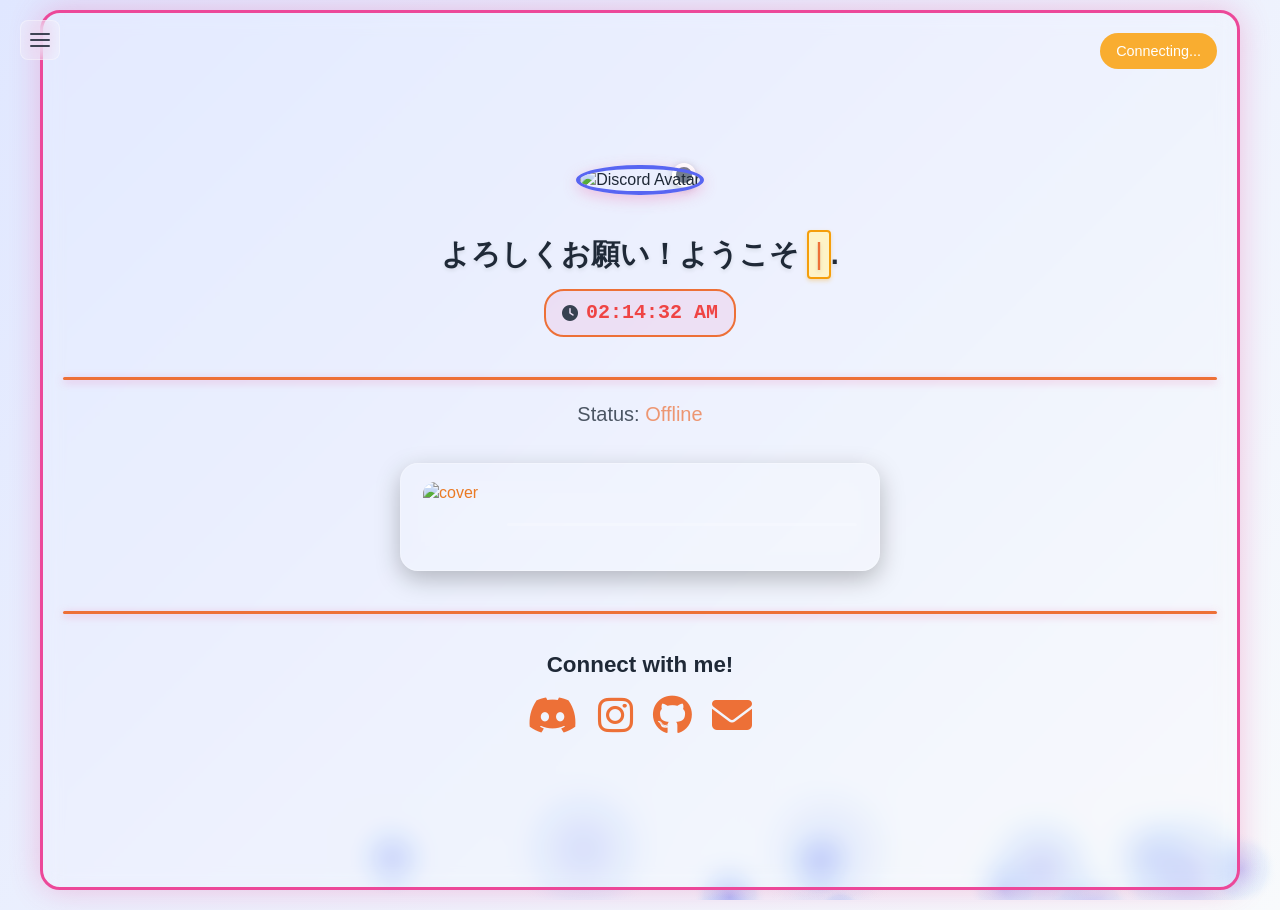
==== commit 44a662fd: "doi nav bar" ====
--- a/index.html
+++ b/index.html
@@ -14,7 +14,7 @@
     <link rel="stylesheet" href="https://cdnjs.cloudflare.com/ajax/libs/font-awesome/6.4.0/css/all.min.css">
 </head>
 <body>
-    <nav class="bubble-nav" id="bubbleNav" aria-label="Site navigation"></nav>
+    <nav class="site-menu" id="siteMenu" aria-label="Site menu"></nav>
 
     <video autoplay muted loop playsinline id="bg-video">
         <source src="./assets/Background.mp4" type="video/mp4">
--- a/assets/styles.css
+++ b/assets/styles.css
@@ -938,59 +938,114 @@
     text-shadow: 0 0 10px rgba(255, 255, 255, 0.5);
 }
 
-/* ========== Bubble Navigation ========== */
-.bubble-nav {
+/* ========== Hamburger Site Menu ========== */
+.site-menu {
     position: fixed;
     top: 20px;
     left: 20px;
     z-index: 1000;
+}
+
+.menu-hamburger {
+    width: 40px;
+    height: 40px;
+    background: rgba(255, 255, 255, 0.25);
+    backdrop-filter: blur(10px);
+    border-radius: 8px;
+    cursor: pointer;
     display: flex;
     flex-direction: column;
-    gap: 10px;
-}
-
-.bubble-link {
+    justify-content: center;
+    align-items: center;
+    gap: 4px;
+    transition: all 0.3s ease;
+    border: 1px solid rgba(255, 255, 255, 0.35);
+    padding: 0;
+}
+
+.menu-hamburger:hover {
+    background: rgba(255, 255, 255, 0.4);
+    transform: scale(1.05);
+}
+
+.hamburger-line {
+    width: 20px;
+    height: 2px;
+    background: rgba(31, 41, 55, 0.85);
+    border-radius: 2px;
+    transition: all 0.3s ease;
+}
+
+.menu-hamburger.open .hamburger-line:nth-child(1) {
+    transform: translateY(6px) rotate(45deg);
+}
+
+.menu-hamburger.open .hamburger-line:nth-child(2) {
+    opacity: 0;
+}
+
+.menu-hamburger.open .hamburger-line:nth-child(3) {
+    transform: translateY(-6px) rotate(-45deg);
+}
+
+.menu-dropdown {
+    position: absolute;
+    top: 50px;
+    left: 0;
+    background: rgba(255, 255, 255, 0.95);
+    backdrop-filter: blur(15px);
+    border-radius: 12px;
+    padding: 15px;
+    min-width: 180px;
+    box-shadow: 0 10px 30px rgba(0, 0, 0, 0.2);
+    border: 1px solid rgba(255, 255, 255, 0.3);
+    opacity: 0;
+    visibility: hidden;
+    transform: translateY(-10px);
+    transition: all 0.3s ease;
+}
+
+.menu-dropdown.open {
+    opacity: 1;
+    visibility: visible;
+    transform: translateY(0);
+}
+
+.menu-title {
+    font-size: 14px;
+    font-weight: 600;
+    color: #1f2937;
+    margin-bottom: 12px;
+    text-align: center;
+}
+
+.menu-item {
     display: flex;
     align-items: center;
-    gap: 10px;
-    padding: 10px 16px;
-    border-radius: 999px;
+    gap: 8px;
+    padding: 8px 12px;
+    border-radius: 6px;
+    font-size: 13px;
+    color: #374151;
     text-decoration: none;
-    color: #1f2937;
-    background: rgba(255, 255, 255, 0.25);
-    backdrop-filter: blur(12px);
-    border: 2px solid rgba(255, 255, 255, 0.45);
-    box-shadow: 0 4px 20px rgba(236, 72, 153, 0.2);
-    transition: all 0.3s ease;
-    min-width: 160px;
-}
-
-.bubble-link:hover {
-    transform: translateX(4px) scale(1.03);
-    background: rgba(255, 255, 255, 0.45);
-    box-shadow: 0 6px 24px rgba(236, 72, 153, 0.35);
-}
-
-.bubble-link.active {
-    background: rgba(237, 112, 55, 0.25);
-    border-color: #ed7037;
-    box-shadow: 0 4px 20px rgba(237, 112, 55, 0.4);
-}
-
-.bubble-icon {
-    font-size: 1.3rem;
+    transition: all 0.2s ease;
+    margin-bottom: 2px;
+}
+
+.menu-item:hover {
+    background: rgba(237, 112, 55, 0.1);
+    color: #ed7037;
+}
+
+.menu-item.active {
+    background: rgba(237, 112, 55, 0.2);
+    color: #ed7037;
+    font-weight: 600;
+}
+
+.menu-item-icon {
+    font-size: 1rem;
     line-height: 1;
-}
-
-.bubble-label {
-    font-weight: 700;
-    font-size: 0.9rem;
-}
-
-.bubble-sub {
-    font-size: 0.7rem;
-    color: #6b7280;
-    margin-left: auto;
 }
 
 /* ========== Subpages ========== */
@@ -1161,19 +1216,9 @@
 }
 
 @media (max-width: 768px) {
-    .bubble-nav {
+    .site-menu {
         top: 10px;
         left: 10px;
-        gap: 6px;
-    }
-
-    .bubble-link {
-        min-width: auto;
-        padding: 8px 12px;
-    }
-
-    .bubble-sub {
-        display: none;
     }
 
     .about-profile {
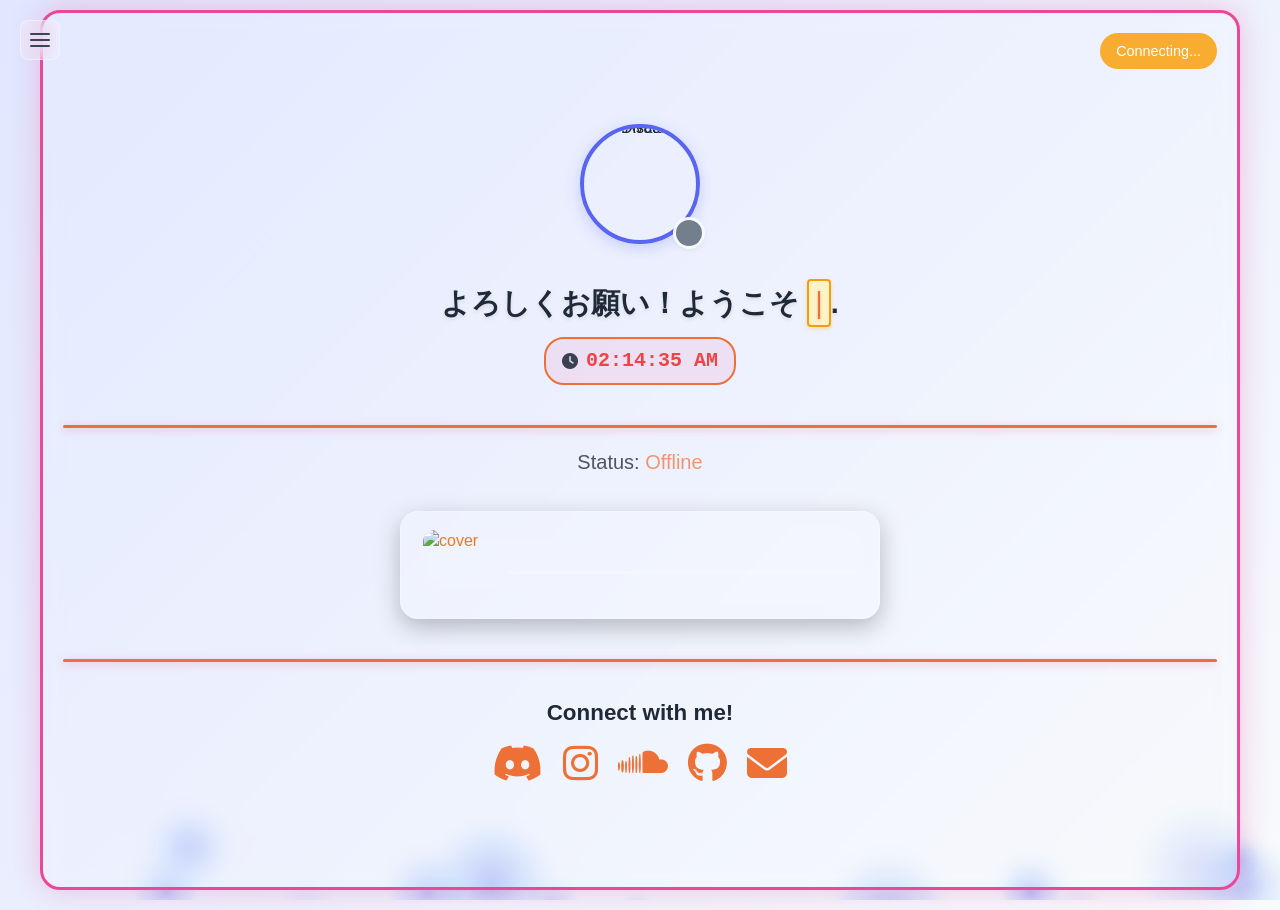
==== commit 150393e6: "s" ====
--- a/index.html
+++ b/index.html
@@ -67,6 +67,9 @@
                 <a href="https://www.instagram.com/bebiumc" class="social-link instagram" target="_blank">
                     <i class="fab fa-instagram"></i>
                 </a>
+                <a href="https://soundcloud.com/hoang-thien-quang-707562345" class="social-link soundcloud" target="_blank" rel="noopener noreferrer">
+                    <i class="fab fa-soundcloud"></i>
+                </a>
                 <a href="https://github.com/HikariADS" class="social-link github" target="_blank">
                     <i class="fab fa-github"></i>
                 </a>
--- a/assets/styles.css
+++ b/assets/styles.css
@@ -61,6 +61,9 @@
 .profile-avatar .discord-avatar-container {
     position: relative;
     display: inline-block;
+    width: 120px;
+    height: 120px;
+    line-height: 0;
 }
 
 .profile-avatar .discord-avatar {
@@ -68,9 +71,10 @@
     height: 120px;
     border-radius: 50%;
     object-fit: cover;
+    border: 4px solid #5865f2;
+    box-shadow: 0 4px 15px rgba(88, 101, 242, 0.25);
     transition: transform 0.3s ease;
-    position: relative;
-    z-index: 2;
+    display: block;
 }
 
 .profile-avatar .discord-avatar:hover {
@@ -156,6 +160,10 @@
     color: #00ff41;
 }
 
+body.matrix-theme .social-link.soundcloud:hover {
+    color: #00ff41;
+}
+
 body.matrix-theme .social-link.github:hover {
     color: #00ff41;
 }
@@ -166,15 +174,24 @@
 
 .profile-avatar .status-indicator {
     position: absolute;
-    bottom: 8px;
-    right: 8px;
-    width: 24px;
-    height: 24px;
+    bottom: -2px;
+    right: -2px;
+    width: 26px;
+    height: 26px;
     border-radius: 50%;
-    background: #747f8d;
-    border: 4px solid white;
-    box-shadow: 0 2px 8px rgba(0, 0, 0, 0.2);
-}
+    background-color: #747f8d;
+    border: none;
+    box-shadow:
+        0 0 0 3px rgba(248, 250, 252, 0.95),
+        0 2px 6px rgba(0, 0, 0, 0.15);
+    z-index: 1;
+    transition: background-color 0.3s ease;
+}
+
+.profile-avatar .status-indicator.online { background-color: #43b581; }
+.profile-avatar .status-indicator.idle { background-color: #faa61a; }
+.profile-avatar .status-indicator.dnd { background-color: #f04747; }
+.profile-avatar .status-indicator.offline { background-color: #747f8d; }
 
 .header h1 {
     font-size: 1.8rem;
@@ -440,6 +457,10 @@
     color: #e4405f;
 }
 
+.social-link.soundcloud:hover {
+    color: #ff5500;
+}
+
 .social-link.github:hover {
     color: #24292e;
 }
@@ -646,12 +667,25 @@
         width: 80px;
         height: 80px;
     }
-    
-    .status-indicator {
-        width: 20px;
-        height: 20px;
-        bottom: 6px;
-        right: 6px;
+
+    .profile-avatar .discord-avatar-container {
+        width: 100px;
+        height: 100px;
+    }
+
+    .profile-avatar .discord-avatar {
+        width: 100px;
+        height: 100px;
+    }
+
+    .profile-avatar .status-indicator {
+        width: 22px;
+        height: 22px;
+        bottom: -1px;
+        right: -1px;
+        box-shadow:
+            0 0 0 2px rgba(248, 250, 252, 0.95),
+            0 2px 4px rgba(0, 0, 0, 0.15);
     }
 }
 
@@ -1057,20 +1091,790 @@
     min-height: auto;
 }
 
-.back-home {
+/* Music page — full Spotify embed */
+.music-page .spotify-full {
+    width: 100%;
+    max-width: 900px;
+    margin: 0 auto;
+    border-radius: 12px;
+    overflow: hidden;
+    box-shadow: 0 8px 32px rgba(0, 0, 0, 0.25);
+}
+
+.music-page .spotify-full iframe {
+    display: block;
+    border-radius: 12px;
+}
+
+/* Music page — hero & SoundCloud */
+.music-hero {
+    display: flex;
+    gap: 28px;
+    align-items: center;
+    text-align: left;
+    max-width: 900px;
+    margin: 0 auto 8px;
+    padding: 24px;
+    border-radius: 20px;
+    background: rgba(255, 255, 255, 0.08);
+    backdrop-filter: blur(20px) saturate(150%);
+    -webkit-backdrop-filter: blur(20px) saturate(150%);
+    border: 1px solid rgba(255, 255, 255, 0.25);
+    box-shadow: 0 8px 32px rgba(0, 0, 0, 0.12);
+}
+
+.music-avatar-link {
+    position: relative;
+    flex-shrink: 0;
+    display: block;
+    text-decoration: none;
+    border-radius: 50%;
+}
+
+.music-avatar {
+    width: 120px;
+    height: 120px;
+    border-radius: 50%;
+    object-fit: cover;
+    display: block;
+    border: 4px solid #ff5500;
+    box-shadow: 0 6px 24px rgba(255, 85, 0, 0.3);
+    transition: transform 0.35s ease, box-shadow 0.35s ease;
+}
+
+.music-avatar-ring {
+    position: absolute;
+    inset: -6px;
+    border-radius: 50%;
+    border: 2px dashed rgba(255, 85, 0, 0.35);
+    animation: musicRingSpin 12s linear infinite;
+    pointer-events: none;
+}
+
+@keyframes musicRingSpin {
+    from { transform: rotate(0deg); }
+    to { transform: rotate(360deg); }
+}
+
+.music-avatar-link:hover .music-avatar {
+    transform: scale(1.06);
+    box-shadow: 0 10px 32px rgba(255, 85, 0, 0.45);
+}
+
+.music-avatar-hint {
+    position: absolute;
+    bottom: -8px;
+    left: 50%;
+    transform: translateX(-50%);
+    padding: 4px 12px;
+    border-radius: 999px;
+    font-size: 0.72rem;
+    font-weight: 600;
+    color: #fff;
+    background: rgba(255, 85, 0, 0.9);
+    opacity: 0;
+    transition: opacity 0.25s ease, bottom 0.25s ease;
+    white-space: nowrap;
+    pointer-events: none;
+}
+
+.music-avatar-link:hover .music-avatar-hint {
+    opacity: 1;
+    bottom: -14px;
+}
+
+.music-intro {
+    flex: 1;
+    min-width: 0;
+}
+
+.music-poetry {
+    color: #374151;
+    font-size: 1.05rem;
+    line-height: 1.75;
+    margin-bottom: 12px;
+}
+
+.music-poetry--soft {
+    font-size: 0.98rem;
+    color: #6b7280;
+    font-style: italic;
+}
+
+.music-tagline {
+    color: #ed7037;
+    font-weight: 600;
+    font-size: 0.95rem;
+    margin: 16px 0;
+    letter-spacing: 0.02em;
+}
+
+.music-sc-btn {
     display: inline-flex;
     align-items: center;
-    gap: 8px;
+    gap: 10px;
+    padding: 12px 22px;
+    border-radius: 999px;
+    font-size: 0.95rem;
+    font-weight: 600;
+    color: #fff;
+    text-decoration: none;
+    background: linear-gradient(135deg, #ff5500, #ff7733);
+    box-shadow: 0 6px 20px rgba(255, 85, 0, 0.35);
+    transition: transform 0.25s ease, box-shadow 0.25s ease;
+}
+
+.music-sc-btn:hover {
+    transform: translateY(-2px);
+    box-shadow: 0 10px 28px rgba(255, 85, 0, 0.45);
+}
+
+.music-sc-btn i {
+    font-size: 1.3rem;
+}
+
+.music-section {
+    width: 100%;
+    max-width: 900px;
+    margin: 0 auto;
+}
+
+.music-section-desc {
+    color: #6b7280;
+    font-size: 0.95rem;
+    margin: -8px auto 20px;
+    max-width: 680px;
+    line-height: 1.6;
+}
+
+.section-heading i {
+    margin-right: 8px;
     color: #ed7037;
+}
+
+.music-picks {
+    display: grid;
+    grid-template-columns: repeat(3, 1fr);
+    gap: 14px;
+    margin-bottom: 20px;
+}
+
+.music-pick-card {
+    display: flex;
+    flex-direction: column;
+    gap: 6px;
+    padding: 18px 16px;
+    border-radius: 16px;
+    text-decoration: none;
+    text-align: left;
+    background: rgba(255, 255, 255, 0.1);
+    border: 2px solid rgba(255, 85, 0, 0.2);
+    transition: transform 0.25s ease, border-color 0.25s ease, box-shadow 0.25s ease;
+}
+
+.music-pick-card:hover {
+    transform: translateY(-4px);
+    border-color: rgba(255, 85, 0, 0.5);
+    box-shadow: 0 8px 24px rgba(255, 85, 0, 0.15);
+}
+
+.music-pick-icon {
+    font-size: 1.5rem;
+    line-height: 1;
+}
+
+.music-pick-title {
+    font-size: 1rem;
+    font-weight: 700;
+    color: #1f2937;
+}
+
+.music-pick-desc {
+    font-size: 0.82rem;
+    color: #6b7280;
+    line-height: 1.45;
+}
+
+.soundcloud-embed {
+    width: 100%;
+    border-radius: 12px;
+    overflow: hidden;
+    box-shadow: 0 8px 32px rgba(0, 0, 0, 0.2);
+}
+
+.soundcloud-embed iframe {
+    display: block;
+    border-radius: 12px;
+}
+
+@media (max-width: 768px) {
+    .music-hero {
+        flex-direction: column;
+        text-align: center;
+        padding: 20px 16px;
+    }
+
+    .music-picks {
+        grid-template-columns: 1fr;
+    }
+
+    .music-pick-card {
+        text-align: center;
+        align-items: center;
+    }
+}
+
+/* Code đơ page */
+.code-page .page-header {
+    margin-bottom: 28px;
+}
+
+.code-badges {
+    display: flex;
+    flex-wrap: wrap;
+    gap: 10px;
+    justify-content: center;
+    margin-top: 16px;
+}
+
+.code-badge {
+    display: inline-flex;
+    align-items: center;
+    gap: 6px;
+    padding: 8px 14px;
+    border-radius: 999px;
+    font-size: 0.85rem;
+    font-weight: 600;
+    color: #9a3412;
+    background: rgba(255, 255, 255, 0.35);
+    border: 2px solid rgba(237, 112, 55, 0.35);
+    backdrop-filter: blur(8px);
+    transition: transform 0.25s ease, box-shadow 0.25s ease;
+}
+
+.code-badge:hover {
+    transform: translateY(-2px) scale(1.03);
+    box-shadow: 0 6px 16px rgba(237, 112, 55, 0.25);
+}
+
+.code-badge.pro {
+    color: #1e40af;
+    border-color: rgba(59, 130, 246, 0.35);
+    background: rgba(219, 234, 254, 0.4);
+}
+
+.badge-emoji {
+    font-size: 1rem;
+    animation: badgeWiggle 3s ease-in-out infinite;
+}
+
+.code-badge:nth-child(2) .badge-emoji { animation-delay: 0.5s; }
+.code-badge:nth-child(3) .badge-emoji { animation-delay: 1s; }
+.code-badge:nth-child(4) .badge-emoji { animation-delay: 1.5s; }
+
+@keyframes badgeWiggle {
+    0%, 100% { transform: rotate(0deg); }
+    25% { transform: rotate(-8deg); }
+    75% { transform: rotate(8deg); }
+}
+
+.heading-cute {
+    font-size: 0.75rem;
+    font-weight: 500;
+    color: #ec4899;
+    margin-left: 8px;
+}
+
+.code-section {
+    width: 100%;
+    max-width: 900px;
+    margin: 0 auto;
+}
+
+.skill-card-deco {
+    position: relative;
+    overflow: hidden;
+}
+
+.skill-card-deco::after {
+    content: attr(data-deco);
+    position: absolute;
+    bottom: -8px;
+    right: 8px;
+    font-size: 2.5rem;
+    opacity: 0.12;
+    pointer-events: none;
+    transition: transform 0.3s ease, opacity 0.3s ease;
+}
+
+.skill-card-deco:hover::after {
+    transform: scale(1.2) rotate(-10deg);
+    opacity: 0.22;
+}
+
+/* Soft skills — cute cards */
+.soft-skills-row {
+    display: grid;
+    grid-template-columns: repeat(4, 1fr);
+    gap: 12px;
+    margin-bottom: 24px;
+}
+
+.soft-skill-card {
+    background: rgba(255, 255, 255, 0.2);
+    border-radius: 20px;
+    padding: 18px 14px;
+    text-align: center;
+    border: 2px solid rgba(236, 72, 153, 0.25);
+    transition: all 0.3s cubic-bezier(0.34, 1.56, 0.64, 1);
+}
+
+.soft-skill-card:hover {
+    transform: translateY(-6px) scale(1.02);
+    border-color: rgba(236, 72, 153, 0.5);
+    box-shadow: 0 12px 28px rgba(236, 72, 153, 0.2);
+}
+
+.soft-emoji {
+    font-size: 2rem;
+    display: block;
+    margin-bottom: 8px;
+    animation: softFloat 2.5s ease-in-out infinite;
+}
+
+.soft-skill-card:nth-child(2) .soft-emoji { animation-delay: 0.4s; }
+.soft-skill-card:nth-child(3) .soft-emoji { animation-delay: 0.8s; }
+.soft-skill-card:nth-child(4) .soft-emoji { animation-delay: 1.2s; }
+
+@keyframes softFloat {
+    0%, 100% { transform: translateY(0); }
+    50% { transform: translateY(-5px); }
+}
+
+.soft-skill-card h4 {
+    color: #be185d;
+    font-size: 0.95rem;
+    margin-bottom: 6px;
+    font-weight: 700;
+}
+
+.soft-skill-card p {
+    color: #6b7280;
+    font-size: 0.78rem;
+    line-height: 1.5;
+}
+
+/* Language level bars — pro look */
+.lang-levels {
+    display: flex;
+    flex-direction: column;
+    gap: 14px;
+    background: rgba(255, 255, 255, 0.12);
+    border-radius: 16px;
+    padding: 20px;
+    border: 2px solid rgba(237, 112, 55, 0.2);
+}
+
+.lang-label {
+    display: flex;
+    justify-content: space-between;
+    margin-bottom: 6px;
+    font-size: 0.9rem;
+    font-weight: 600;
+    color: #374151;
+}
+
+.lang-grade {
+    color: #ed7037;
+    font-size: 0.8rem;
+    background: rgba(237, 112, 55, 0.12);
+    padding: 2px 8px;
+    border-radius: 999px;
+}
+
+.lang-bar {
+    height: 8px;
+    background: rgba(0, 0, 0, 0.08);
+    border-radius: 999px;
+    overflow: hidden;
+}
+
+.lang-fill {
+    height: 100%;
+    border-radius: 999px;
+    background: linear-gradient(90deg, #ed7037, #fbbf24);
+    transition: width 1s ease;
+}
+
+.lang-fill.jp {
+    background: linear-gradient(90deg, #ec4899, #f472b6);
+}
+
+.lang-fill.vn {
+    background: linear-gradient(90deg, #ef4444, #fbbf24);
+}
+
+.status-pill {
+    font-size: 0.7rem;
+    font-weight: 700;
+    padding: 3px 10px;
+    border-radius: 999px;
+    text-transform: uppercase;
+    letter-spacing: 0.3px;
+}
+
+.status-pill.live {
+    color: #059669;
+    background: rgba(16, 185, 129, 0.15);
+    border: 1px solid rgba(16, 185, 129, 0.35);
+}
+
+.code-footer {
+    margin-top: 32px;
+    padding: 16px;
+    text-align: center;
+    color: #6b7280;
+    font-size: 0.9rem;
+    font-weight: 500;
+}
+
+.heart-beat {
+    display: inline-block;
+    animation: heartBeat 1.2s ease-in-out infinite;
+}
+
+@keyframes heartBeat {
+    0%, 100% { transform: scale(1); }
+    50% { transform: scale(1.25); }
+}
+
+.projects-grid {
+    display: grid;
+    grid-template-columns: repeat(2, 1fr);
+    gap: 16px;
+}
+
+.project-card {
+    background: rgba(255, 255, 255, 0.15);
+    border-radius: 16px;
+    padding: 20px;
+    border: 2px solid rgba(237, 112, 55, 0.3);
+    text-align: left;
+    transition: transform 0.3s ease, box-shadow 0.3s ease;
+    overflow: hidden;
+}
+
+.project-card:hover {
+    transform: translateY(-6px);
+    box-shadow: 0 14px 32px rgba(237, 112, 55, 0.18);
+}
+
+.project-card.featured {
+    border-color: rgba(236, 72, 153, 0.45);
+    background: rgba(255, 240, 245, 0.25);
+}
+
+.project-top {
+    display: flex;
+    align-items: flex-start;
+    gap: 12px;
+    margin-bottom: 12px;
+}
+
+.project-emoji {
+    font-size: 1.6rem;
+    line-height: 1;
+    flex-shrink: 0;
+    margin-top: 2px;
+    transition: transform 0.3s ease;
+}
+
+.project-card:hover .project-emoji {
+    transform: scale(1.15) rotate(-8deg);
+}
+
+.project-badges {
+    display: flex;
+    flex-wrap: wrap;
+    align-items: center;
+    gap: 6px;
+    flex: 1;
+    min-width: 0;
+}
+
+.project-card h3 {
+    color: #ed7037;
+    font-size: 1.1rem;
+    margin-bottom: 8px;
+}
+
+.project-card p {
+    color: #4b5563;
+    font-size: 0.95rem;
+    line-height: 1.6;
+}
+
+.project-card .project-links {
+    margin-top: 12px;
+    display: flex;
+    gap: 12px;
+}
+
+.project-card .project-links a {
+    color: #ed7037;
+    font-size: 0.9rem;
     text-decoration: none;
     font-weight: 600;
-    margin-bottom: 20px;
-    align-self: flex-start;
-    transition: color 0.2s;
-}
-
-.back-home:hover {
-    color: #ec4899;
+}
+
+.placeholder-card {
+    text-align: center;
+    color: #6b7280;
+    font-style: italic;
+}
+
+.section-heading i {
+    margin-right: 8px;
+    color: #ed7037;
+}
+
+.skill-tags {
+    display: flex;
+    flex-wrap: wrap;
+    gap: 8px;
+    justify-content: center;
+}
+
+.skill-tags span {
+    padding: 4px 10px;
+    border-radius: 999px;
+    font-size: 0.85rem;
+    font-weight: 600;
+    transition: transform 0.2s ease;
+}
+
+.skill-tags span:hover {
+    transform: scale(1.08);
+}
+
+.tag-lang {
+    background: rgba(99, 102, 241, 0.15);
+    color: #4338ca;
+    border: 1px solid rgba(99, 102, 241, 0.3);
+}
+
+.tag-db {
+    background: rgba(16, 185, 129, 0.15);
+    color: #047857;
+    border: 1px solid rgba(16, 185, 129, 0.3);
+}
+
+.tag-tool {
+    background: rgba(237, 112, 55, 0.15);
+    color: #c2410c;
+    border: 1px solid rgba(237, 112, 55, 0.3);
+}
+
+.project-tags {
+    justify-content: flex-start;
+    margin-top: 12px;
+}
+
+.project-role {
+    font-size: 0.75rem;
+    font-weight: 600;
+    color: #ed7037;
+    text-transform: uppercase;
+    letter-spacing: 0.5px;
+    white-space: nowrap;
+}
+
+.project-period {
+    font-size: 0.75rem;
+    color: #374151;
+    font-weight: 600;
+    background: rgba(255, 255, 255, 0.5);
+    padding: 3px 10px;
+    border-radius: 999px;
+    border: 1px solid rgba(107, 114, 128, 0.25);
+    white-space: nowrap;
+    margin-left: auto;
+}
+
+.project-bullets {
+    margin: 10px 0 0;
+    padding-left: 18px;
+    color: #4b5563;
+    font-size: 0.9rem;
+    line-height: 1.7;
+}
+
+.project-bullets li {
+    margin-bottom: 4px;
+}
+
+.project-achievement {
+    margin-top: 10px;
+    color: #059669;
+    font-size: 0.9rem;
+    font-weight: 600;
+}
+
+.project-achievement.cute {
+    display: inline-flex;
+    align-items: center;
+    gap: 6px;
+    background: rgba(16, 185, 129, 0.1);
+    padding: 6px 12px;
+    border-radius: 999px;
+    border: 1px solid rgba(16, 185, 129, 0.25);
+}
+
+.project-achievement i {
+    margin-right: 6px;
+}
+
+.experience-item {
+    background: rgba(255, 255, 255, 0.15);
+    border-radius: 16px;
+    padding: 18px 20px;
+    border: 2px solid rgba(237, 112, 55, 0.3);
+    text-align: left;
+    display: flex;
+    align-items: flex-start;
+    gap: 14px;
+    transition: transform 0.25s ease;
+}
+
+.experience-item:hover {
+    transform: translateX(4px);
+}
+
+.exp-icon {
+    font-size: 1.6rem;
+    flex-shrink: 0;
+    margin-top: 2px;
+}
+
+.exp-body {
+    flex: 1;
+}
+
+.experience-list {
+    display: flex;
+    flex-direction: column;
+    gap: 12px;
+}
+
+.experience-meta {
+    display: flex;
+    flex-wrap: wrap;
+    align-items: center;
+    gap: 8px;
+    margin-bottom: 8px;
+}
+
+.experience-meta strong {
+    color: #1f2937;
+    font-size: 1rem;
+    flex: 1 1 100%;
+}
+
+.experience-meta .project-period {
+    margin-left: 0;
+}
+
+.experience-meta .status-pill {
+    order: 1;
+}
+
+.experience-item p {
+    color: #4b5563;
+    font-size: 0.95rem;
+    line-height: 1.6;
+}
+
+.code-section .skills-grid {
+    grid-template-columns: repeat(3, 1fr);
+}
+
+@media (max-width: 900px) {
+    .code-section .skills-grid {
+        grid-template-columns: repeat(2, 1fr);
+    }
+
+    .soft-skills-row {
+        grid-template-columns: repeat(2, 1fr);
+    }
+
+    .projects-grid {
+        grid-template-columns: 1fr;
+    }
+
+    .code-page .page-header h1 {
+        font-size: 1.6rem;
+    }
+
+    .section-heading {
+        font-size: 1.15rem;
+    }
+}
+
+@media (max-width: 600px) {
+    .code-section .skills-grid {
+        grid-template-columns: 1fr;
+    }
+
+    .soft-skills-row {
+        grid-template-columns: 1fr;
+    }
+
+    .code-badges {
+        gap: 8px;
+    }
+
+    .code-badge {
+        font-size: 0.78rem;
+        padding: 6px 12px;
+    }
+
+    .project-card {
+        padding: 16px;
+    }
+
+    .project-badges {
+        flex-direction: column;
+        align-items: flex-start;
+    }
+
+    .project-period {
+        margin-left: 0;
+    }
+
+    .project-card h3 {
+        font-size: 1rem;
+    }
+
+    .heading-cute {
+        display: block;
+        margin-left: 0;
+        margin-top: 4px;
+    }
+
+    .code-footer {
+        font-size: 0.8rem;
+        padding: 12px 8px;
+    }
+
+    .lang-levels {
+        padding: 16px;
+    }
+}
+
+@media (min-width: 901px) {
+    .projects-grid {
+        grid-template-columns: repeat(2, 1fr);
+    }
 }
 
 .page-header {
@@ -1236,5 +2040,11 @@
         margin-right: 10px;
         padding-left: 15px;
         padding-right: 15px;
+        padding-top: 20px;
+    }
+
+    .code-page.container.subpage {
+        margin-top: 10px;
+        margin-bottom: 10px;
     }
 }
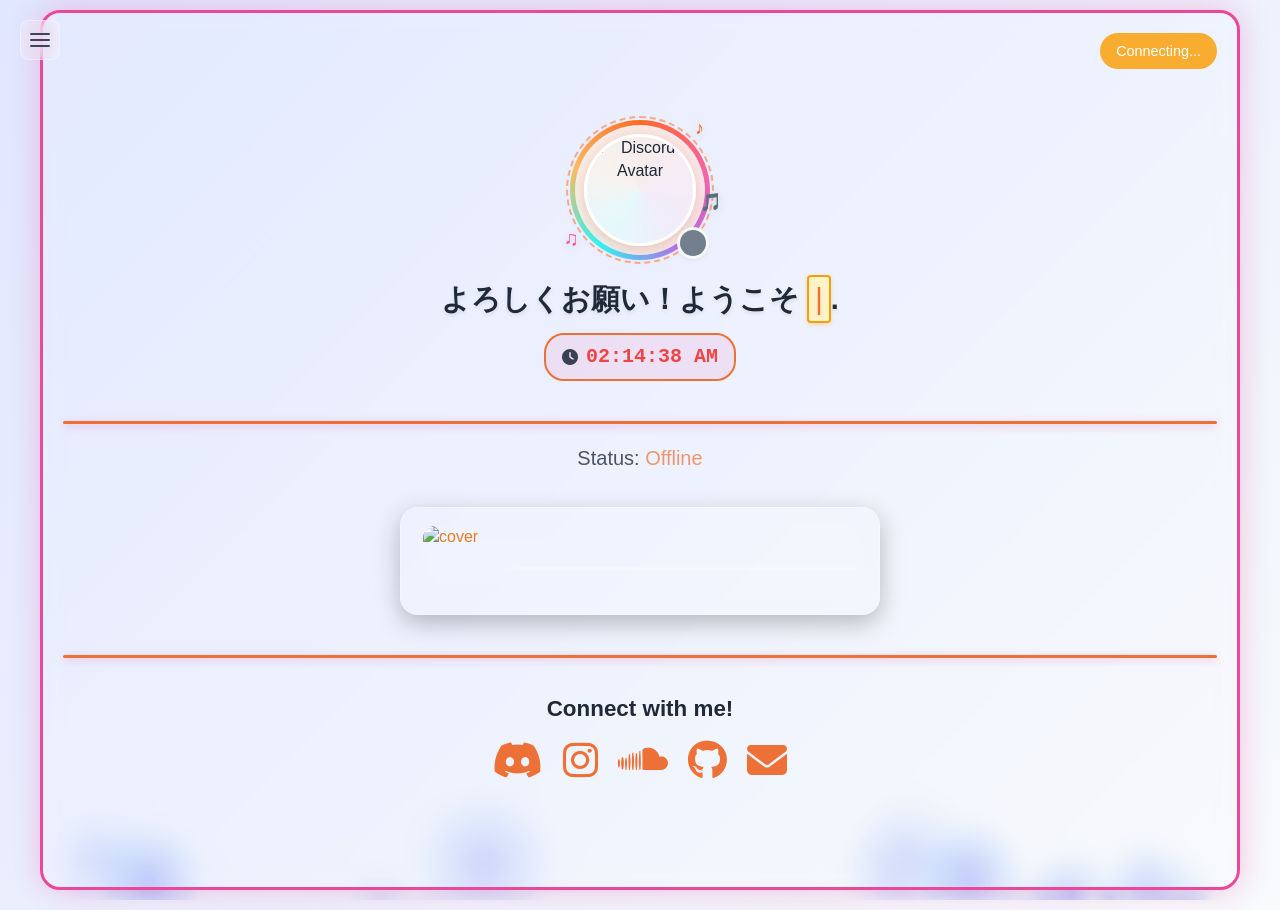
==== commit 46ba705e: "s" ====
--- a/index.html
+++ b/index.html
@@ -23,9 +23,16 @@
     <div class="container">
         <div class="header">
             <div class="profile-avatar">
-                <div class="discord-avatar-container">
-                    <img class="discord-avatar" id="userAvatar" src="https://cdn.discordapp.com/embed/avatars/0.png" alt="Discord Avatar">
-                    <div class="status-indicator" id="statusIndicator"></div>
+                <div class="avatar-frame-wrap">
+                    <div class="avatar-frame-container">
+                        <span class="avatar-frame-note avatar-frame-note--1" aria-hidden="true">♪</span>
+                        <span class="avatar-frame-note avatar-frame-note--2" aria-hidden="true">♫</span>
+                        <span class="avatar-frame-note avatar-frame-note--3" aria-hidden="true">🎵</span>
+                        <span class="avatar-frame-glow" aria-hidden="true"></span>
+                        <img class="discord-avatar avatar-frame-img" id="userAvatar" src="https://cdn.discordapp.com/embed/avatars/0.png" alt="Discord Avatar">
+                        <span class="avatar-frame-ring" aria-hidden="true"></span>
+                        <div class="status-indicator" id="statusIndicator"></div>
+                    </div>
                 </div>
             </div>
             <h1>よろしくお願い！ようこそ  <span id="dynamicText" class="dynamic-text">HikariADS　Website</span>.</h1>
--- a/assets/styles.css
+++ b/assets/styles.css
@@ -58,42 +58,141 @@
     margin-bottom: 15px;
 }
 
-.profile-avatar .discord-avatar-container {
+.avatar-frame-wrap {
+    display: inline-block;
+}
+
+.avatar-frame-container {
     position: relative;
-    display: inline-block;
-    width: 120px;
-    height: 120px;
-    line-height: 0;
-}
-
+    width: 140px;
+    height: 140px;
+    display: flex;
+    align-items: center;
+    justify-content: center;
+}
+
+.avatar-frame-glow {
+    position: absolute;
+    inset: 0;
+    border-radius: 50%;
+    background: conic-gradient(
+        from 0deg,
+        #ff5500,
+        #ff4b91,
+        #a855f7,
+        #00ffff,
+        #ffb347,
+        #ff5500
+    );
+    animation: avatarFrameGlowSpin 6s linear infinite;
+    opacity: 0.85;
+}
+
+.avatar-frame-glow::after {
+    content: "";
+    position: absolute;
+    inset: 5px;
+    border-radius: 50%;
+    background: rgba(248, 250, 252, 0.92);
+}
+
+@keyframes avatarFrameGlowSpin {
+    from { transform: rotate(0deg); }
+    to { transform: rotate(360deg); }
+}
+
+.profile-avatar .avatar-frame-img,
 .profile-avatar .discord-avatar {
-    width: 120px;
-    height: 120px;
+    position: relative;
+    z-index: 2;
+    width: 112px;
+    height: 112px;
     border-radius: 50%;
     object-fit: cover;
-    border: 4px solid #5865f2;
-    box-shadow: 0 4px 15px rgba(88, 101, 242, 0.25);
-    transition: transform 0.3s ease;
+    border: 3px solid #fff;
+    box-shadow: 0 4px 18px rgba(255, 85, 0, 0.35);
+    transition: transform 0.35s ease;
     display: block;
 }
 
-.profile-avatar .discord-avatar:hover {
-    transform: scale(1.05);
-}
-
-.profile-avatar .discord-avatar-container:hover::before,
-.profile-avatar .discord-avatar-container:hover::after {
-    animation-duration: 1s;
+.avatar-frame-ring {
+    position: absolute;
+    inset: -4px;
+    z-index: 3;
+    border-radius: 50%;
+    border: 2px dashed rgba(255, 85, 0, 0.45);
+    animation: avatarFrameRingSpin 12s linear infinite;
+    pointer-events: none;
+}
+
+@keyframes avatarFrameRingSpin {
+    from { transform: rotate(0deg); }
+    to { transform: rotate(360deg); }
+}
+
+.avatar-frame-note {
+    position: absolute;
+    z-index: 4;
+    font-size: 1.1rem;
+    pointer-events: none;
+    filter: drop-shadow(0 2px 4px rgba(0, 0, 0, 0.15));
+    animation: avatarFrameNoteBounce 2.4s ease-in-out infinite;
+}
+
+.avatar-frame-note--1 {
+    top: -4px;
+    right: 6px;
+    color: #ff5500;
+    animation-delay: 0s;
+}
+
+.avatar-frame-note--2 {
+    bottom: 8px;
+    left: -6px;
+    color: #ff4b91;
+    font-size: 1.25rem;
+    animation-delay: 0.6s;
+}
+
+.avatar-frame-note--3 {
+    top: 50%;
+    right: -12px;
+    color: #a855f7;
+    animation-name: avatarFrameNoteBounceSide;
+    animation-delay: 1.2s;
+}
+
+@keyframes avatarFrameNoteBounce {
+    0%, 100% { transform: translateY(0) rotate(-8deg); opacity: 0.85; }
+    50% { transform: translateY(-6px) rotate(8deg); opacity: 1; }
+}
+
+@keyframes avatarFrameNoteBounceSide {
+    0%, 100% { transform: translateY(-50%) translateX(0); opacity: 0.85; }
+    50% { transform: translateY(calc(-50% - 5px)) translateX(3px); opacity: 1; }
+}
+
+.avatar-frame-wrap:hover .avatar-frame-img,
+.avatar-frame-wrap:hover .discord-avatar {
+    transform: scale(1.05) rotate(-3deg);
+}
+
+.avatar-frame-wrap:hover .avatar-frame-ring {
+    animation-duration: 4s;
+}
+
+.avatar-frame-wrap:hover .avatar-frame-note {
+    animation-duration: 1.2s;
 }
 
 /* Discord Frame Support */
 .profile-avatar .discord-avatar.has-discord-frame {
-    /* Remove custom frame when Discord frame is present */
     border: none;
 }
 
-.profile-avatar .discord-avatar.has-discord-frame + .discord-avatar-container::before,
-.profile-avatar .discord-avatar.has-discord-frame + .discord-avatar-container::after {
+.profile-avatar .avatar-frame-container:has(.has-discord-frame) .avatar-frame-glow,
+.profile-avatar .avatar-frame-container:has(.has-discord-frame) .avatar-frame-ring,
+.profile-avatar .avatar-frame-container:has(.has-discord-frame) .avatar-frame-note {
     display: none;
 }
 
@@ -103,8 +202,7 @@
     box-shadow: 0 0 30px rgba(0, 255, 65, 0.3);
 }
 
-body.matrix-theme .profile-avatar .discord-avatar-container::before,
-body.matrix-theme .profile-avatar .discord-avatar-container::after {
+body.matrix-theme .profile-avatar .avatar-frame-glow {
     background: conic-gradient(from 0deg, 
         #00ff41 0deg, 
         #00cc33 60deg, 
@@ -174,8 +272,8 @@
 
 .profile-avatar .status-indicator {
     position: absolute;
-    bottom: -2px;
-    right: -2px;
+    bottom: 4px;
+    right: 4px;
     width: 26px;
     height: 26px;
     border-radius: 50%;
@@ -184,7 +282,7 @@
     box-shadow:
         0 0 0 3px rgba(248, 250, 252, 0.95),
         0 2px 6px rgba(0, 0, 0, 0.15);
-    z-index: 1;
+    z-index: 5;
     transition: background-color 0.3s ease;
 }
 
@@ -668,21 +766,22 @@
         height: 80px;
     }
 
-    .profile-avatar .discord-avatar-container {
-        width: 100px;
-        height: 100px;
-    }
-
+    .profile-avatar .avatar-frame-container {
+        width: 120px;
+        height: 120px;
+    }
+
+    .profile-avatar .avatar-frame-img,
     .profile-avatar .discord-avatar {
-        width: 100px;
-        height: 100px;
+        width: 96px;
+        height: 96px;
     }
 
     .profile-avatar .status-indicator {
         width: 22px;
         height: 22px;
-        bottom: -1px;
-        right: -1px;
+        bottom: 2px;
+        right: 2px;
         box-shadow:
             0 0 0 2px rgba(248, 250, 252, 0.95),
             0 2px 4px rgba(0, 0, 0, 0.15);
@@ -1123,12 +1222,14 @@
     box-shadow: 0 8px 32px rgba(0, 0, 0, 0.12);
 }
 
-.music-avatar-link {
+.music-avatar-wrap {
+    flex-shrink: 0;
+}
+
+.music-avatar-container {
     position: relative;
-    flex-shrink: 0;
-    display: block;
-    text-decoration: none;
-    border-radius: 50%;
+    display: inline-block;
+    line-height: 0;
 }
 
 .music-avatar {
@@ -1156,31 +1257,9 @@
     to { transform: rotate(360deg); }
 }
 
-.music-avatar-link:hover .music-avatar {
+.music-avatar-wrap:hover .music-avatar {
     transform: scale(1.06);
     box-shadow: 0 10px 32px rgba(255, 85, 0, 0.45);
-}
-
-.music-avatar-hint {
-    position: absolute;
-    bottom: -8px;
-    left: 50%;
-    transform: translateX(-50%);
-    padding: 4px 12px;
-    border-radius: 999px;
-    font-size: 0.72rem;
-    font-weight: 600;
-    color: #fff;
-    background: rgba(255, 85, 0, 0.9);
-    opacity: 0;
-    transition: opacity 0.25s ease, bottom 0.25s ease;
-    white-space: nowrap;
-    pointer-events: none;
-}
-
-.music-avatar-link:hover .music-avatar-hint {
-    opacity: 1;
-    bottom: -14px;
 }
 
 .music-intro {
